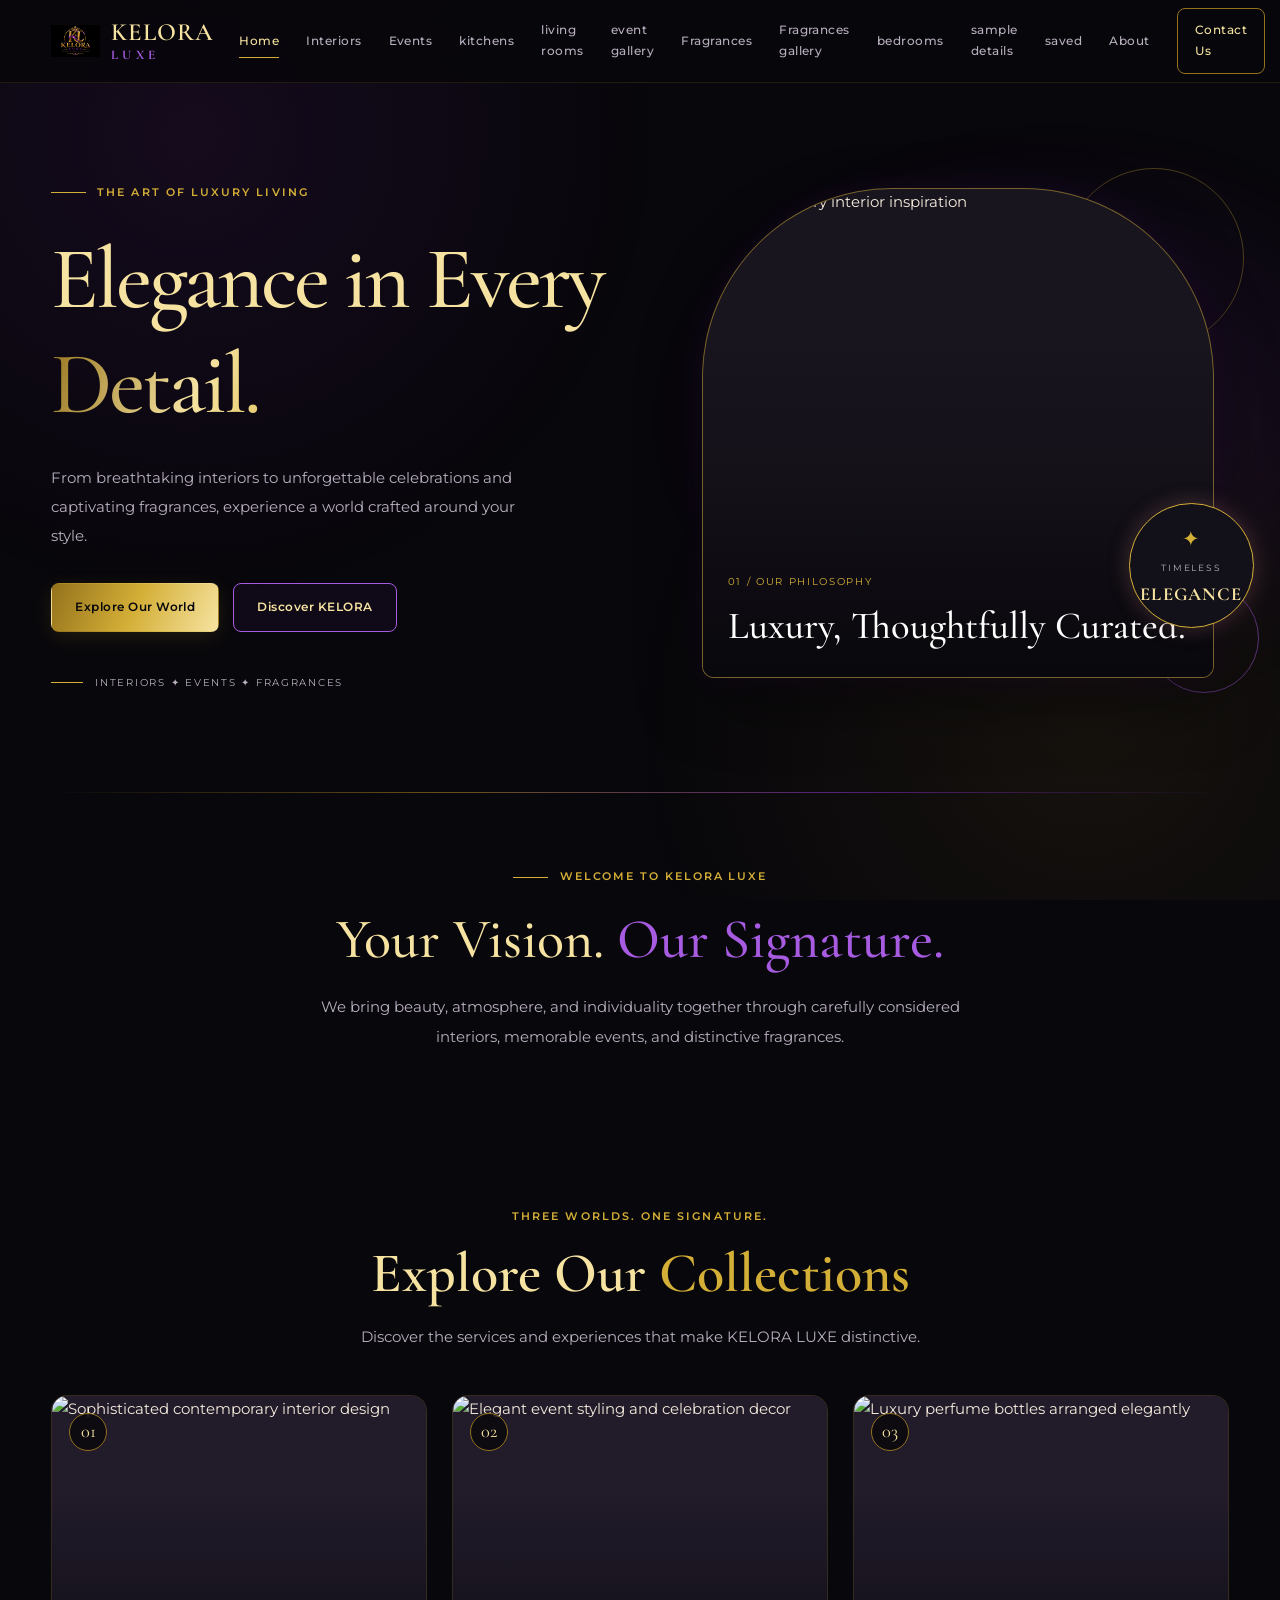
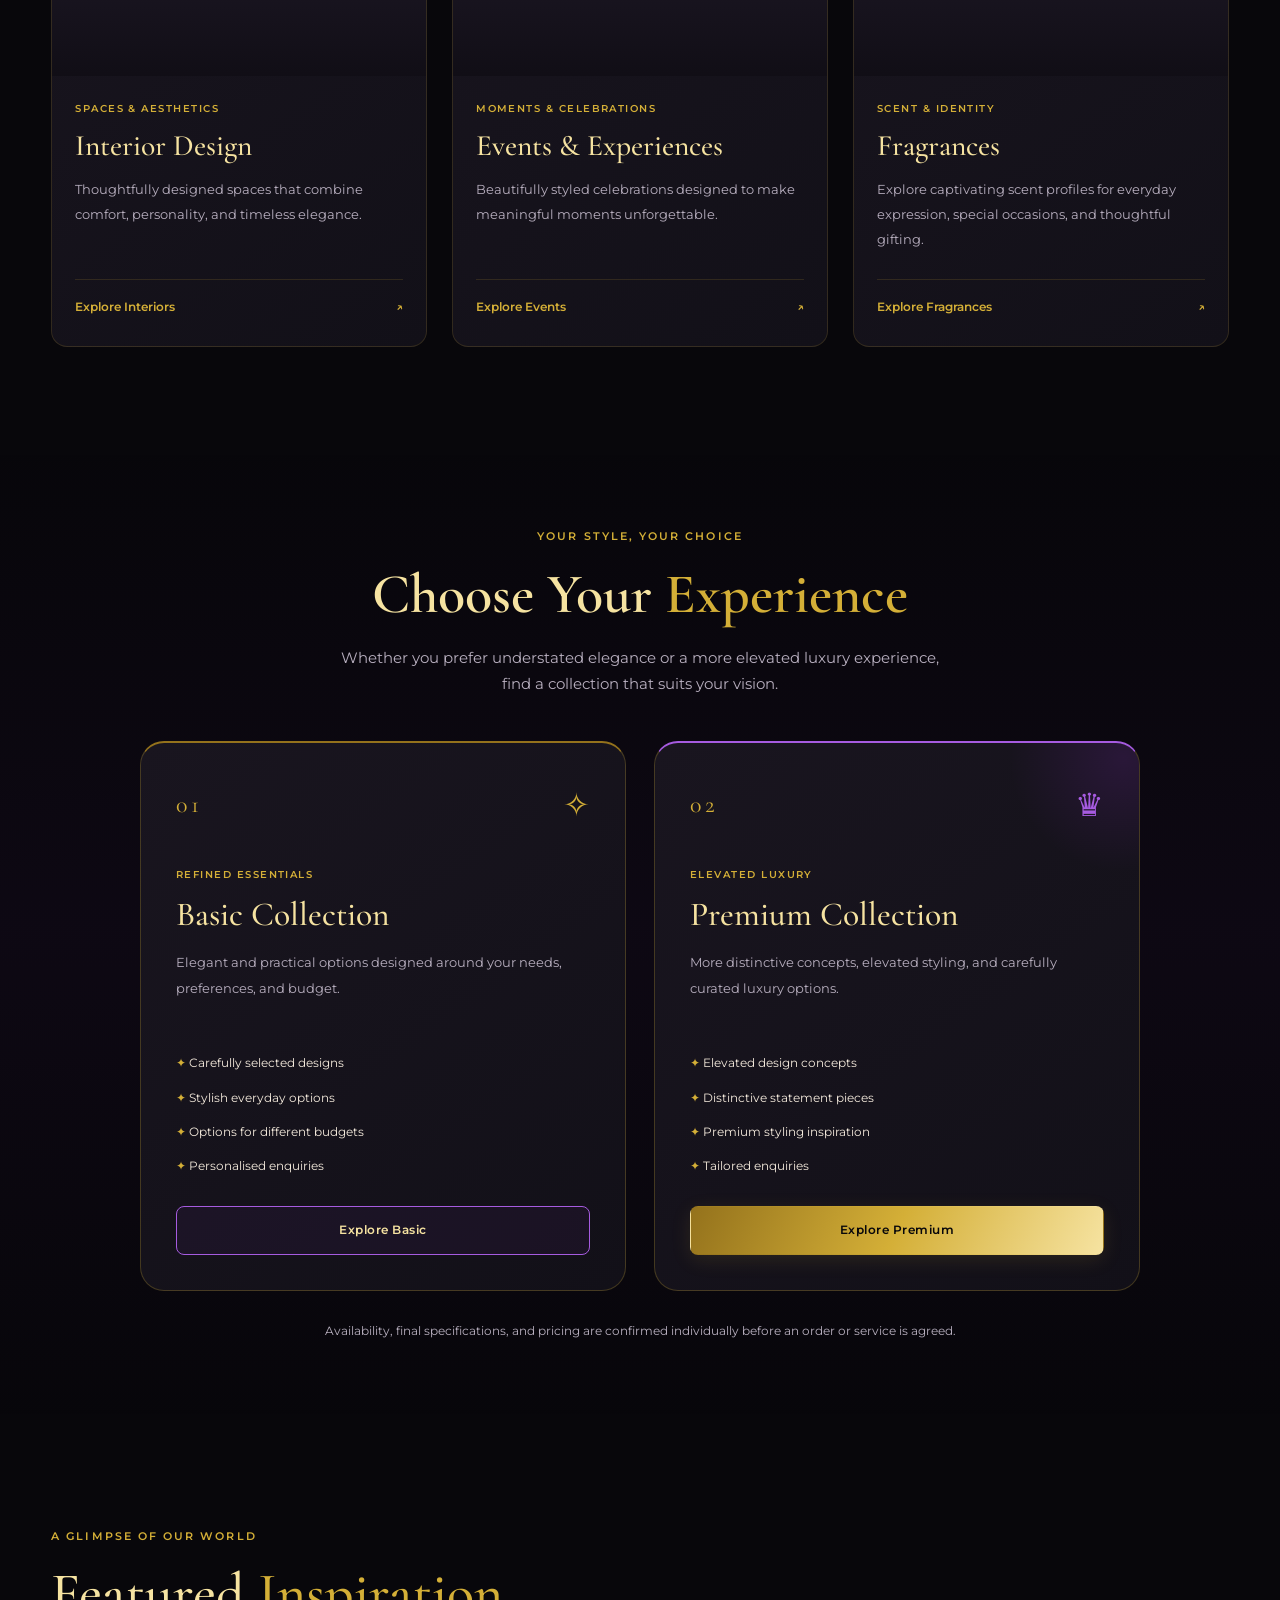
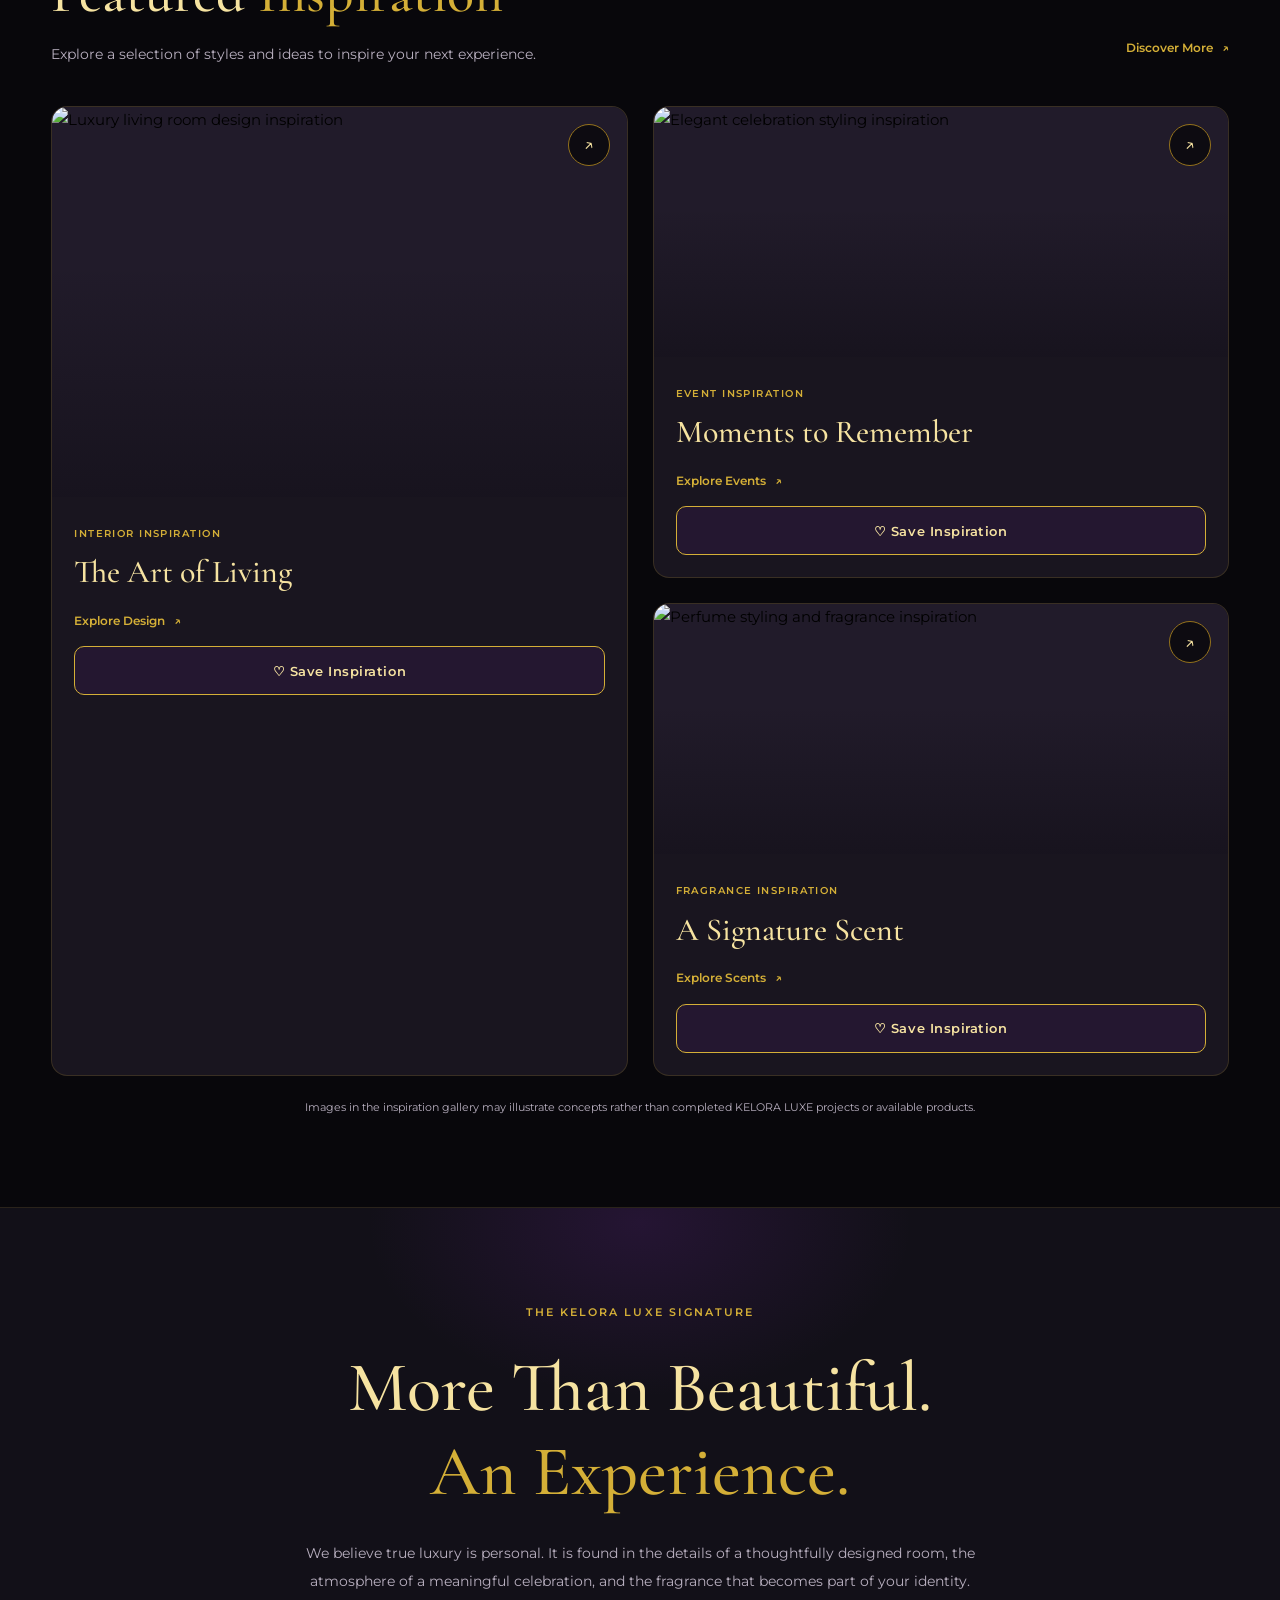
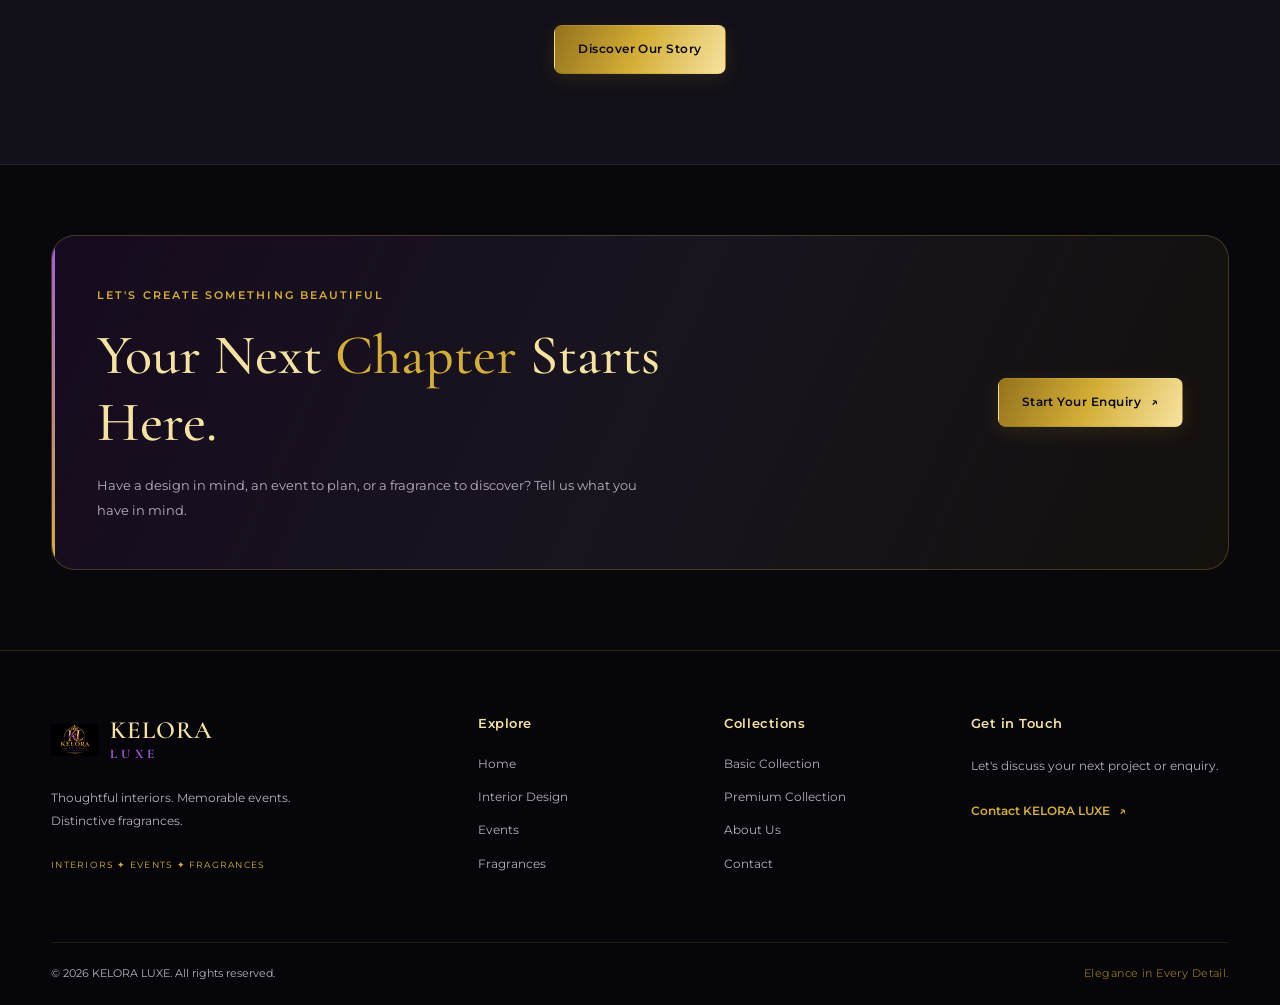
==== index.html @ 6f8f7a3f "Add files via upload" ====
<!DOCTYPE html><html lang="en">
<head>
    <meta charset="UTF-8">
    <meta name="viewport" content="width=device-width, initial-scale=1.0"><meta name="theme-color" content="#08070B">
<meta name="description" content="Discover KELORA LUXE — refined interior design, unforgettable events, and exceptional fragrances.">

<title>KELORA LUXE | Luxury Living & Experiences</title>

<link rel="icon" href="/KELORA LUXE.png" type="image/png">

<link rel="stylesheet" href="style.css">

</head><body><!-- PAGE LOADER -->
<div class="page-loader" id="pageLoader">
    <div class="loader-logo">K<span>L</span></div>
    <p>KELORA LUXE</p>
    <div class="loader-line"></div>
</div>

<!-- NAVIGATION -->
<header class="site-header" id="siteHeader">
    <div class="container nav-container">

        <a href="index.html" class="brand" aria-label="KELORA LUXE Home">
            <img
                src="/KELORA LUXE.png"
                alt="KELORA LUXE Logo"
                class="brand-logo"
            >

            <span class="brand-name">
                KELORA <strong>LUXE</strong>
            </span>
        </a>

        <button
            class="menu-toggle"
            id="menuToggle"
            aria-label="Open navigation menu"
            aria-expanded="false"
            aria-controls="mainNavigation"
            type="button"
        >
            <span></span>
            <span></span>
            <span></span>
        </button>

        <nav class="main-navigation" id="mainNavigation">
            <a href="index.html" class="nav-link active">Home</a>
            <a href="interiors.html" class="nav-link">Interiors</a>
            <a href="events.html" class="nav-link">Events</a>
            <a href="kitchens.html" class="nav-link">kitchens</a>
              <a href="living rooms.html" class="nav-link">living rooms</a>
              <a href="event gallery.html" class="nav-link">event gallery</a>
             <a href="fragrances.html" class="nav-link">Fragrances</a>
              <a href="fragrances gallery.html" class="nav-link">Fragrances gallery</a> 
              <a href="bedrooms.html" class="nav-link">bedrooms</a>
              <a href="sample details.html" class="nav-link">sample details</a>
                <a href="saved.html" class="nav-link">saved</a>
            <a href="about.html" class="nav-link">About</a>
            <a href="contact.html" class="nav-link nav-contact">
                Contact Us
            </a>
        </nav>

    </div>
</header>

<!-- MAIN CONTENT -->
<main>

    <!-- HERO SECTION -->
    <section class="hero-section" id="home">

        <div class="hero-background-glow"></div>

        <div class="container hero-container">

            <div class="hero-content">

                <span class="eyebrow">
                    <span class="eyebrow-line"></span>
                    THE ART OF LUXURY LIVING
                </span>

                <h1>
                    Elegance in Every
                    <span class="gold-text">Detail.</span>
                </h1>

                <p class="hero-description">
                    From breathtaking interiors to unforgettable
                    celebrations and captivating fragrances,
                    experience a world crafted around your style.
                </p>

                <div class="hero-actions">
                    <a href="interiors.html" class="btn btn-primary">
                        Explore Our World
                    </a>

                    <a href="about.html" class="btn btn-outline">
                        Discover KELORA
                    </a>
                </div>

                <div class="hero-signature">
                    <span></span>
                    INTERIORS ✦ EVENTS ✦ FRAGRANCES
                </div>

            </div>

            <div class="hero-visual">

                <div class="hero-image-frame">
                    <img
                        src="https://images.unsplash.com/photo-1600210492486-724fe5c67fb0?auto=format&fit=crop&w=1200&q=80"
                        alt="Elegant luxury interior inspiration"
                        class="hero-image"
                    >

                    <div class="hero-image-overlay"></div>

                    <div class="hero-image-caption">
                        <span>01 / OUR PHILOSOPHY</span>
                        <h2>Luxury, Thoughtfully Curated.</h2>
                    </div>
                </div>

                <div class="hero-orbit hero-orbit-one"></div>
                <div class="hero-orbit hero-orbit-two"></div>

                <div class="hero-floating-badge">
                    <span class="badge-star">✦</span>
                    <span>TIMELESS</span>
                    <strong>ELEGANCE</strong>
                </div>

            </div>

        </div>

        <div class="hero-bottom-line"></div>

    </section>
    <!-- BRAND INTRODUCTION -->    <section class="brand-intro section" id="philosophy">

        <div class="container brand-intro-inner">

            <div class="intro-label">
                <span class="eyebrow-line"></span>
                <span>WELCOME TO KELORA LUXE</span>
            </div>

            <h2>
                Your Vision.
                <span class="purple-text">Our Signature.</span>
            </h2>

            <p>
                We bring beauty, atmosphere, and individuality together
                through carefully considered interiors, memorable events,
                and distinctive fragrances.
            </p>

        </div>

    </section>


    <!-- THREE BUSINESS DIVISIONS -->
    <section class="divisions-section section" id="divisions">

        <div class="container">

            <div class="section-heading">
                <span class="eyebrow">THREE WORLDS. ONE SIGNATURE.</span>

                <h2>
                    Explore Our
                    <span class="gold-text">Collections</span>
                </h2>

                <p>
                    Discover the services and experiences that make
                    KELORA LUXE distinctive.
                </p>
            </div>


            <div class="division-grid">

                <!-- INTERIOR DESIGN -->
                <article class="division-card">

                    <a
                        href="interiors.html"
                        class="division-image-link"
                        aria-label="Explore interior design"
                    >
                        <img
                            src="https://images.unsplash.com/photo-1600210492486-724fe5c67fb0?auto=format&fit=crop&w=900&q=80"
                            alt="Sophisticated contemporary interior design"
                            class="division-image"
                            loading="lazy"
                        >

                        <span class="division-number">01</span>

                        <span class="division-image-overlay"></span>
                    </a>

                    <div class="division-content">

                        <span class="card-category">
                            SPACES & AESTHETICS
                        </span>

                        <h3>Interior Design</h3>

                        <p>
                            Thoughtfully designed spaces that combine
                            comfort, personality, and timeless elegance.
                        </p>

                        <a href="interiors.html" class="text-link">
                            Explore Interiors <span>↗</span>
                        </a>

                    </div>

                </article>


                <!-- EVENTS -->
                <article class="division-card">

                    <a
                        href="events.html"
                        class="division-image-link"
                        aria-label="Explore event planning and decoration"
                    >
                        <img
                            src="https://images.unsplash.com/photo-1519167758481-83f550bb49b3?auto=format&fit=crop&w=900&q=80"
                            alt="Elegant event styling and celebration decor"
                            class="division-image"
                            loading="lazy"
                        >

                        <span class="division-number">02</span>

                        <span class="division-image-overlay"></span>
                    </a>

                    <div class="division-content">

                        <span class="card-category">
                            MOMENTS & CELEBRATIONS
                        </span>

                        <h3>Events & Experiences</h3>

                        <p>
                            Beautifully styled celebrations designed
                            to make meaningful moments unforgettable.
                        </p>

                        <a href="events.html" class="text-link">
                            Explore Events <span>↗</span>
                        </a>

                    </div>

                </article>


                <!-- FRAGRANCES -->
                <article class="division-card">

                    <a
                        href="fragrances.html"
                        class="division-image-link"
                        aria-label="Explore fragrances"
                    >
                        <img
                            src="https://images.unsplash.com/photo-1594035910387-fea47794261f?auto=format&fit=crop&w=900&q=80"
                            alt="Luxury perfume bottles arranged elegantly"
                            class="division-image"
                            loading="lazy"
                        >

                        <span class="division-number">03</span>

                        <span class="division-image-overlay"></span>
                    </a>

                    <div class="division-content">

                        <span class="card-category">
                            SCENT & IDENTITY
                        </span>

                        <h3>Fragrances</h3>

                        <p>
                            Explore captivating scent profiles for
                            everyday expression, special occasions,
                            and thoughtful gifting.
                        </p>

                        <a href="fragrances.html" class="text-link">
                            Explore Fragrances <span>↗</span>
                        </a>

                    </div>

                </article>

            </div>

        </div>

    </section>


    <!-- BASIC AND PREMIUM EXPERIENCE -->
    <section class="experience-section section" id="experiences">

        <div class="container">

            <div class="section-heading">
                <span class="eyebrow">YOUR STYLE, YOUR CHOICE</span>

                <h2>
                    Choose Your
                    <span class="gold-text">Experience</span>
                </h2>

                <p>
                    Whether you prefer understated elegance or a more
                    elevated luxury experience, find a collection
                    that suits your vision.
                </p>
            </div>


            <div class="experience-grid">

                <!-- BASIC -->
                <article class="experience-card basic-card">

                    <div class="experience-card-top">
                        <span class="experience-index">01</span>
                        <span class="experience-symbol">✧</span>
                    </div>

                    <span class="card-category">
                        REFINED ESSENTIALS
                    </span>

                    <h3>Basic Collection</h3>

                    <p>
                        Elegant and practical options designed around
                        your needs, preferences, and budget.
                    </p>

                    <ul class="experience-features">
                        <li>✦ Carefully selected designs</li>
                        <li>✦ Stylish everyday options</li>
                        <li>✦ Options for different budgets</li>
                        <li>✦ Personalised enquiries</li>
                    </ul>

                    <a href="basic.html" class="btn btn-outline">
                        Explore Basic
                    </a>

                </article>


                <!-- PREMIUM -->
                <article class="experience-card premium-card">

                    <div class="premium-glow"></div>

                    <div class="experience-card-top">
                        <span class="experience-index">02</span>
                        <span class="experience-symbol">♛</span>
                    </div>

                    <span class="card-category">
                        ELEVATED LUXURY
                    </span>

                    <h3>Premium Collection</h3>

                    <p>
                        More distinctive concepts, elevated styling,
                        and carefully curated luxury options.
                    </p>

                    <ul class="experience-features">
                        <li>✦ Elevated design concepts</li>
                        <li>✦ Distinctive statement pieces</li>
                        <li>✦ Premium styling inspiration</li>
                        <li>✦ Tailored enquiries</li>
                    </ul>

                    <a href="premium.html" class="btn btn-primary">
                        Explore Premium
                    </a>

                </article>

            </div>

            <p class="experience-note">
                Availability, final specifications, and pricing are
                confirmed individually before an order or service
                is agreed.
            </p>

        </div>

    </section>
    <!-- FEATURED COLLECTIONS -->    <section class="featured-section section" id="featured">

        <div class="container">

            <div class="featured-header">

                <div>
                    <span class="eyebrow">
                        A GLIMPSE OF OUR WORLD
                    </span>

                    <h2>
                        Featured
                        <span class="gold-text">Inspiration</span>
                    </h2>

                    <p>
                        Explore a selection of styles and ideas
                        to inspire your next experience.
                    </p>
                </div>

                <a href="interiors.html" class="text-link">
                    Discover More <span>↗</span>
                </a>

            </div>


            <div class="featured-grid">

                <!-- FEATURED INTERIOR -->
                <article class="featured-card featured-card-large">

                    <button
                        type="button"
                        class="featured-image-button"
                        data-image="https://images.unsplash.com/photo-1600607687939-ce8a6c25118c?auto=format&fit=crop&w=1000&q=80"
                        data-title="The Art of Living"
                        aria-label="View The Art of Living image"
                    >
                        <img
                            src="https://images.unsplash.com/photo-1600607687939-ce8a6c25118c?auto=format&fit=crop&w=1000&q=80"
                            alt="Luxury living room design inspiration"
                            loading="lazy"
                        >

                        <span class="featured-image-overlay"></span>
                        <span class="view-image-icon">↗</span>
                    </button>

                    <div class="featured-info">
                        <span>INTERIOR INSPIRATION</span>
                        <h3>The Art of Living</h3>
                        <a href="interiors.html" class="text-link">
                            Explore Design <span>↗</span>
                        </a>
                                   <button
    type="button"
    class="btn btn-outline save-item-button"
    data-save-item
    data-save-title="Elegant Interior Inspiration"
    data-save-image="https://images.unsplash.com/photo-1600607687939-ce8a6c25118c?auto=format&fit=crop&w=1000&q=80"
    data-save-category="Interiors"
    data-save-link="interiors.html"
    aria-pressed="false"
>
    ♡ Save Inspiration
</button>
                    </div>

                </article>


                <!-- FEATURED EVENT -->
                <article class="featured-card">

                    <button
                        type="button"
                        class="featured-image-button"
                        data-image="https://images.unsplash.com/photo-1519741497674-611481863552?auto=format&fit=crop&w=1000&q=80"
                        data-title="Moments to Remember"
                        aria-label="View Moments to Remember image"
                    >
                        <img
                            src="https://images.unsplash.com/photo-1519741497674-611481863552?auto=format&fit=crop&w=1000&q=80"
                            alt="Elegant celebration styling inspiration"
                            loading="lazy"
                        >

                        <span class="featured-image-overlay"></span>
                        <span class="view-image-icon">↗</span>
                    </button>

                    <div class="featured-info">
                        <span>EVENT INSPIRATION</span>
                        <h3>Moments to Remember</h3>
                        <a href="events.html" class="text-link">
                            Explore Events <span>↗</span>
                        </a>
                        <button
    type="button"
    class="btn btn-outline save-item-button"
    data-save-item
    data-save-title="Luxury Event Inspiration"
    data-save-image="https://images.unsplash.com/photo-1519741497674-611481863552?auto=format&fit=crop&w=1000&q=80"
    data-save-category="Events"
    data-save-link="events.html"
    aria-pressed="false"
>
    ♡ Save Inspiration
</button>
                    </div>

                </article>


                <!-- FEATURED FRAGRANCE -->
                <article class="featured-card">
                    <button
                        type="button"
                        class="featured-image-button"
                        data-image="https://images.unsplash.com/photo-1541643600914-78b084683601?auto=format&fit=crop&w=1000&q=80"
                        data-title="A Signature Scent"
                        aria-label="View A Signature Scent image"
                    >
                        <img
                            src="https://images.unsplash.com/photo-1541643600914-78b084683601?auto=format&fit=crop&w=1000&q=80"
                            alt="Perfume styling and fragrance inspiration"
                            loading="lazy"
                        >

                        <span class="featured-image-overlay"></span>
                        <span class="view-image-icon">↗</span>
                    </button>

                    <div class="featured-info">
                        <span>FRAGRANCE INSPIRATION</span>
                        <h3>A Signature Scent</h3>
                        <a href="fragrances.html" class="text-link">
                            Explore Scents <span>↗</span>
                        </a>
                        <button
    type="button"
    class="btn btn-outline save-item-button"
    data-save-item
    data-save-title="Fragrance Inspiration"
    data-save-image="https://images.unsplash.com/photo-1541643600914-78b084683601?auto=format&fit=crop&w=1000&q=80"
    data-save-category="Fragrances"
    data-save-link="fragrances.html"
    aria-pressed="false"
>
    ♡ Save Inspiration
</button>
                    </div>

                </article>

            </div>

            <p class="gallery-disclaimer">
                Images in the inspiration gallery may illustrate
                concepts rather than completed KELORA LUXE projects
                or available products.
            </p>

        </div>

    </section>


    <!-- BRAND STATEMENT -->
    <section class="brand-statement section">

        <div class="brand-statement-glow"></div>

        <div class="container brand-statement-content">

            <span class="eyebrow">
                THE KELORA LUXE SIGNATURE
            </span>

            <h2>
                More Than Beautiful.
                <br>
                <span class="gold-text">An Experience.</span>
            </h2>

            <p>
                We believe true luxury is personal. It is found in
                the details of a thoughtfully designed room, the
                atmosphere of a meaningful celebration, and the
                fragrance that becomes part of your identity.
            </p>

            <a href="about.html" class="btn btn-primary">
                Discover Our Story
            </a>

        </div>

    </section>


    <!-- CONTACT CALL TO ACTION -->
    <section class="contact-cta section" id="contact-cta">

        <div class="container">

            <div class="contact-cta-box">

                <div class="contact-cta-content">

                    <span class="eyebrow">
                        LET'S CREATE SOMETHING BEAUTIFUL
                    </span>

                    <h2>
                        Your Next
                        <span class="gold-text">Chapter</span>
                        Starts Here.
                    </h2>

                    <p>
                        Have a design in mind, an event to plan,
                        or a fragrance to discover? Tell us what
                        you have in mind.
                    </p>

                </div>

                <a href="contact.html" class="btn btn-primary">
                    Start Your Enquiry <span>↗</span>
                </a>

            </div>

        </div>

    </section>

</main>


<!-- FOOTER -->
<footer class="site-footer">

    <div class="container">

        <div class="footer-main">

            <div class="footer-brand">

                <a href="index.html" class="brand footer-brand-link">

                    <img
                        src="/KELORA LUXE.png"
                        alt="KELORA LUXE Logo"
                        class="footer-logo"
                        loading="lazy"
                    >

                    <span class="brand-name">
                        KELORA <strong>LUXE</strong>
                    </span>

                </a>

                <p>
                    Thoughtful interiors. Memorable events.
                    Distinctive fragrances.
                </p>

                <span class="footer-tagline">
                    INTERIORS ✦ EVENTS ✦ FRAGRANCES
                </span>

            </div>


            <div class="footer-links">

                <h3>Explore</h3>

                <a href="index.html">Home</a>
                <a href="interiors.html">Interior Design</a>
                <a href="events.html">Events</a>
                <a href="fragrances.html">Fragrances</a>

            </div>


            <div class="footer-links">

                <h3>Collections</h3>

                <a href="basic.html">Basic Collection</a>
                <a href="premium.html">Premium Collection</a>
                <a href="about.html">About Us</a>
                <a href="contact.html">Contact</a>

            </div>


            <div class="footer-contact">

                <h3>Get in Touch</h3>

                <p>
                    Let's discuss your next project or enquiry.
                </p>

                <a href="contact.html" class="footer-contact-link">
                    Contact KELORA LUXE <span>↗</span>
                </a>

            </div>

        </div>


        <div class="footer-bottom">

            <p>
                &copy; <span id="currentYear">2026</span>
                KELORA LUXE. All rights reserved.
            </p>

            <p class="footer-credit">
                Elegance in Every Detail.
            </p>

        </div>

    </div>

</footer>


<!-- IMAGE LIGHTBOX -->
<div
    class="image-lightbox"
    id="imageLightbox"
    role="dialog"
    aria-modal="true"
    aria-label="Enlarged inspiration image"
    aria-hidden="true"
>

    <button
        type="button"
        class="lightbox-close"
        id="lightboxClose"
        aria-label="Close enlarged image"
    >
        &times;
    </button>

    <div class="lightbox-content">

        <img
            src=""
            alt=""
            id="lightboxImage"
        >

        <p id="lightboxCaption"></p>

    </div>

</div>


<!-- JAVASCRIPT -->
<script src="app.js"></script>
<script src="saved.js"></script>
<script src="catalogue.js"></script>
</body>
</html>
---- style.css ----
/* ==========================================
KELORA LUXE
HOMEPAGE STYLESHEET — PART 1
COLOURS, RESET & BASE DESIGN
========================================== */

@import url('https://fonts.googleapis.com/css2?family=Cormorant+Garamond:wght@400;500;600;700&family=Montserrat:wght@300;400;500;600;700&display=swap');

:root {
--obsidian: #08070B;
--obsidian-light: #121018;
--surface: #19151F;
--surface-light: #211B2A;

--gold: #D4AF37;
--gold-light: #F6E3A1;
--gold-dark: #94721C;

--purple: #7628A8;
--purple-light: #A65BE0;
--purple-dark: #40145F;

--champagne: #F5EBDD;
--white: #FFFFFF;
--text-muted: #B8AFBF;

--border: rgba(212, 175, 55, 0.25);

--gold-glow:
    0 0 22px rgba(212, 175, 55, 0.18);

--purple-glow:
    0 0 24px rgba(118, 40, 168, 0.25);

--font-heading: 'Cormorant Garamond', Georgia, serif;
--font-body: 'Montserrat', Arial, sans-serif;

--radius-small: 8px;
--radius-medium: 16px;
--radius-large: 24px;

--transition: 0.35s ease;

}

/* RESET */

* {
  margin: 0;
  padding: 0;
  box-sizing: border-box;
  }

html {
scroll-behavior: smooth;
scroll-padding-top: 90px;
}

body {
min-height: 100vh;
background: var(--obsidian);
color: var(--champagne);
font-family: var(--font-body);
font-size: 15px;
line-height: 1.7;
overflow-x: hidden;
-webkit-font-smoothing: antialiased;
}

body::before {
content: "";
position: fixed;
inset: 0;
z-index: -1;
pointer-events: none;

background:
    radial-gradient(
        circle at 15% 15%,
        rgba(118, 40, 168, 0.12),
        transparent 35%
    ),
    radial-gradient(
        circle at 85% 80%,
        rgba(212, 175, 55, 0.07),
        transparent 35%
    );

}

/* TYPOGRAPHY */

h1,
h2,
h3,
h4,
h5,
h6 {
font-family: var(--font-heading);
font-weight: 600;
line-height: 1.2;
color: var(--gold-light);
}

h1 {
font-size: clamp(2.6rem, 8vw, 5.5rem);
}

h2 {
font-size: clamp(2rem, 5vw, 3.5rem);
}

h3 {
font-size: clamp(1.4rem, 4vw, 2rem);
}

p {
color: var(--text-muted);
}

a {
color: inherit;
text-decoration: none;
-webkit-tap-highlight-color: transparent;
}

button,
input,
textarea,
select {
font: inherit;
}

button {
cursor: pointer;
}

img {
display: block;
max-width: 100%;
}

ul,
ol {
list-style: none;
}

::selection {
background: var(--purple);
color: var(--white);
}

/* SHARED LAYOUT */

.container {
width: min(1200px, 92%);
margin-inline: auto;
}

.section {
position: relative;
padding: 90px 0;
}

.section-heading {
max-width: 760px;
margin: 0 auto 45px;
text-align: center;
}

.section-heading p {
margin-top: 14px;
}

.gold-text {
color: var(--gold);
}

.purple-text {
color: var(--purple-light);
}

.text-center {
text-align: center;
}

.hidden {
display: none !important;
}
/* ==========================================
PART 2: LOADER, NAVIGATION & BUTTONS
========================================== */

/* PAGE LOADER */

.page-loader {
position: fixed;
inset: 0;
z-index: 9999;

display: flex;
flex-direction: column;
align-items: center;
justify-content: center;

background: var(--obsidian);

transition:
    opacity 0.7s ease,
    visibility 0.7s ease;

}

.page-loader.loaded {
opacity: 0;
visibility: hidden;
pointer-events: none;
}

.loader-logo {
width: 76px;
height: 76px;

display: grid;
place-items: center;

border: 1px solid var(--gold);
border-radius: 50%;

color: var(--gold);
font-family: var(--font-heading);
font-size: 2.5rem;

box-shadow: var(--gold-glow);

animation: loaderPulse 1.8s ease-in-out infinite;

}

.loader-logo span {
color: var(--purple-light);
margin-left: -5px;
}

.page-loader p {
margin-top: 18px;

color: var(--gold-light);
font-size: 0.72rem;
letter-spacing: 0.3em;

}

.loader-line {
width: 100px;
height: 2px;

margin-top: 22px;

background: var(--surface-light);
overflow: hidden;

}

.loader-line::after {
content: "";

display: block;
width: 45%;
height: 100%;

background: var(--gold);

animation: loaderProgress 1.3s ease-in-out infinite;

}

/* HEADER */

.site-header {
position: sticky;
top: 0;
z-index: 1000;

width: 100%;

background: rgba(8, 7, 11, 0.92);
border-bottom: 1px solid rgba(212, 175, 55, 0.12);

backdrop-filter: blur(16px);
-webkit-backdrop-filter: blur(16px);

transition:
    background var(--transition),
    border-color var(--transition),
    box-shadow var(--transition);

}

.site-header.scrolled {
background: rgba(8, 7, 11, 0.98);
border-bottom-color: var(--border);
box-shadow: 0 8px 30px rgba(0, 0, 0, 0.25);
}

.nav-container {
min-height: 82px;

display: flex;
align-items: center;
justify-content: space-between;

gap: 25px;

}

/* BRAND */

.brand {
display: inline-flex;
align-items: center;
gap: 11px;

flex-shrink: 0;

}

.brand-logo {
width: 49px;
height: 49px;

object-fit: contain;

}

.brand-name {
color: var(--gold-light);

font-family: var(--font-heading);
font-size: 1.55rem;
font-weight: 600;
letter-spacing: 0.04em;
line-height: 1;

}

.brand-name strong {
display: block;

margin-top: 5px;

color: var(--purple-light);

font-size: 0.82rem;
letter-spacing: 0.32em;

}

/* DESKTOP NAVIGATION */

.main-navigation {
display: flex;
align-items: center;
gap: 27px;
}

.nav-link {
position: relative;

padding: 10px 0;

color: var(--text-muted);

font-size: 0.76rem;
font-weight: 500;
letter-spacing: 0.04em;

transition: color var(--transition);

}

.nav-link::after {
content: "";

position: absolute;
left: 0;
bottom: 3px;

width: 0;
height: 1px;

background: var(--gold);

transition: width var(--transition);

}

.nav-link:hover,
.nav-link.active {
color: var(--gold-light);
}

.nav-link:hover::after,
.nav-link.active::after {
width: 100%;
}

.nav-contact {
padding: 11px 17px;

border: 1px solid var(--gold-dark);
border-radius: var(--radius-small);

color: var(--gold-light);

}

.nav-contact::after {
display: none;
}

.nav-contact:hover {
background: var(--gold);
color: var(--obsidian);
box-shadow: var(--gold-glow);
}

/* MOBILE MENU BUTTON */

.menu-toggle {
display: none;

width: 44px;
height: 44px;

align-items: center;
justify-content: center;
flex-direction: column;

gap: 6px;

background: transparent;
border: 1px solid var(--border);
border-radius: var(--radius-small);

}

.menu-toggle span {
display: block;

width: 20px;
height: 2px;

background: var(--gold);

transition:
    transform var(--transition),
    opacity var(--transition);

}

.menu-toggle.active span:first-child {
transform: translateY(8px) rotate(45deg);
}

.menu-toggle.active span:nth-child(2) {
opacity: 0;
}

.menu-toggle.active span:last-child {
transform: translateY(-8px) rotate(-45deg);
}

/* EYEBROW LABELS */

.eyebrow {
display: inline-flex;
align-items: center;
gap: 11px;

color: var(--gold);

font-size: 0.68rem;
font-weight: 600;
letter-spacing: 0.19em;
line-height: 1.7;

}

.eyebrow-line {
display: inline-block;

width: 35px;
height: 1px;

background: var(--gold);

}

/* BUTTONS */

.btn {
position: relative;

min-height: 49px;
padding: 13px 23px;

display: inline-flex;
align-items: center;
justify-content: center;
gap: 10px;

overflow: hidden;

border: 1px solid transparent;
border-radius: var(--radius-small);

font-size: 0.76rem;
font-weight: 600;
letter-spacing: 0.04em;

text-align: center;

transition:
    transform var(--transition),
    background var(--transition),
    color var(--transition),
    border-color var(--transition),
    box-shadow var(--transition);

}

.btn:hover {
transform: translateY(-3px);
}

.btn:active {
transform: translateY(0) scale(0.98);
}

.btn-primary {
background: linear-gradient(
115deg,
var(--gold-dark),
var(--gold),
var(--gold-light)
);

color: var(--obsidian);

box-shadow: 0 5px 20px rgba(212, 175, 55, 0.12);

}

.btn-primary:hover {
box-shadow: 0 8px 30px rgba(212, 175, 55, 0.28);
}

.btn-outline {
background: rgba(118, 40, 168, 0.08);

border-color: var(--purple-light);
color: var(--gold-light);

}

.btn-outline:hover {
background: var(--purple-dark);
border-color: var(--gold);
box-shadow: var(--purple-glow);
}

/* TEXT LINKS */

.text-link {
display: inline-flex;
align-items: center;
gap: 9px;

color: var(--gold);

font-size: 0.78rem;
font-weight: 600;

}

.text-link span {
display: inline-block;

transition: transform var(--transition);

}

.text-link:hover {
color: var(--gold-light);
}

.text-link:hover span {
transform: translate(4px, -3px);
}

/* ANIMATIONS */

@keyframes loaderPulse {
0%,
100% {
transform: scale(1);
box-shadow: 0 0 12px rgba(212, 175, 55, 0.12);
}

50% {
    transform: scale(1.05);
    box-shadow: 0 0 28px rgba(212, 175, 55, 0.28);
}

}

@keyframes loaderProgress {
0% {
transform: translateX(-120%);
}

100% {
    transform: translateX(250%);
}

}
/* ==========================================
PART 3: HERO SECTION
========================================== */

.hero-section {
position: relative;
min-height: 680px;
padding: 85px 0 95px;
overflow: hidden;

display: flex;
align-items: center;

}

.hero-container {
position: relative;
z-index: 2;

display: grid;
grid-template-columns: 1fr 0.9fr;
align-items: center;
gap: 65px;

}

/* HERO BACKGROUND LIGHTING */

.hero-background-glow {
position: absolute;
top: 5%;
right: -15%;

width: 65%;
height: 85%;

background: radial-gradient(
    ellipse,
    rgba(118, 40, 168, 0.18),
    transparent 68%
);

pointer-events: none;
filter: blur(15px);

}

/* HERO TEXT */

.hero-content {
position: relative;
z-index: 3;

animation: heroTextReveal 1s ease both;

}

.hero-content .eyebrow {
margin-bottom: 25px;
}

.hero-content h1 {
max-width: 680px;
margin-bottom: 25px;

font-weight: 500;
letter-spacing: -0.035em;

}

.hero-content h1 .gold-text {
display: inline-block;

background: linear-gradient(
    110deg,
    var(--gold-dark),
    var(--gold-light),
    var(--gold),
    var(--gold-light)
);

background-size: 220% auto;

-webkit-background-clip: text;
background-clip: text;
-webkit-text-fill-color: transparent;

animation: goldShimmer 7s linear infinite;

}

.hero-description {
max-width: 500px;
margin-bottom: 32px;

font-size: 0.94rem;
line-height: 1.95;

}

.hero-actions {
display: flex;
flex-wrap: wrap;
gap: 14px;
}

.hero-signature {
display: flex;
align-items: center;
gap: 12px;

margin-top: 42px;

color: var(--text-muted);

font-size: 0.64rem;
letter-spacing: 0.17em;

}

.hero-signature > span {
display: block;

width: 32px;
height: 1px;

background: var(--gold);

}

/* HERO IMAGE FRAME */

.hero-visual {
position: relative;

min-width: 0;
padding: 20px 15px 20px 0;

animation: heroImageReveal 1.2s ease both;

}

.hero-image-frame {
position: relative;
z-index: 2;

width: 100%;
height: 490px;

overflow: hidden;

background: var(--surface);

border: 1px solid rgba(212, 175, 55, 0.5);

border-radius: 190px 190px 12px 12px;

box-shadow:
    0 25px 65px rgba(0, 0, 0, 0.4),
    0 0 35px rgba(118, 40, 168, 0.12);

}

.hero-image {
width: 100%;
height: 100%;

object-fit: cover;

transition: transform 1s ease;

}

.hero-image-frame:hover .hero-image {
transform: scale(1.06);
}

.hero-image-overlay {
position: absolute;
inset: 0;

background: linear-gradient(
    to top,
    rgba(8, 7, 11, 0.95) 0%,
    rgba(8, 7, 11, 0.35) 38%,
    transparent 70%
);

}

/* IMAGE CAPTION */

.hero-image-caption {
position: absolute;
right: 25px;
bottom: 28px;
left: 25px;
z-index: 2;
}

.hero-image-caption > span {
color: var(--gold);

font-size: 0.61rem;
letter-spacing: 0.17em;

}

.hero-image-caption h2 {
margin-top: 10px;

color: var(--white);
font-size: clamp(1.7rem, 3vw, 2.5rem);
font-weight: 500;

}

/* DECORATIVE ORBITS */

.hero-orbit {
position: absolute;
z-index: 1;

border: 1px solid rgba(212, 175, 55, 0.32);
border-radius: 50%;

pointer-events: none;

}

.hero-orbit-one {
top: 0;
right: -15px;

width: 180px;
height: 180px;

animation: orbitRotate 30s linear infinite;

}

.hero-orbit-two {
right: -30px;
bottom: 5px;

width: 110px;
height: 110px;

border-color: rgba(166, 91, 224, 0.5);

animation: orbitRotate 22s linear infinite reverse;

}

/* FLOATING BADGE */

.hero-floating-badge {
position: absolute;
right: -25px;
bottom: 70px;
z-index: 4;

width: 125px;
height: 125px;

display: flex;
flex-direction: column;
align-items: center;
justify-content: center;

background: var(--obsidian-light);

border: 1px solid var(--gold);
border-radius: 50%;

box-shadow:
    var(--gold-glow),
    0 0 25px rgba(118, 40, 168, 0.18);

animation: badgeFloat 5s ease-in-out infinite;

}

.badge-star {
margin-bottom: 5px;

color: var(--gold);
font-size: 1.3rem;

}

.hero-floating-badge > span:not(.badge-star) {
color: var(--text-muted);

font-size: 0.55rem;
letter-spacing: 0.2em;

}

.hero-floating-badge strong {
margin-top: 3px;

color: var(--gold-light);

font-family: var(--font-heading);
font-size: 1.15rem;
letter-spacing: 0.06em;

}

/* HERO BOTTOM LINE */

.hero-bottom-line {
position: absolute;
right: 4%;
bottom: 0;
left: 4%;

height: 1px;

background: linear-gradient(
    90deg,
    transparent,
    var(--gold-dark),
    var(--purple),
    transparent
);

opacity: 0.7;

}

/* HERO ANIMATIONS */

@keyframes heroTextReveal {
from {
opacity: 0;
transform: translateY(25px);
}

to {
    opacity: 1;
    transform: translateY(0);
}

}

@keyframes heroImageReveal {
from {
opacity: 0;
transform: translateX(25px);
}

to {
    opacity: 1;
    transform: translateX(0);
}

}

@keyframes goldShimmer {
to {
background-position: 220% center;
}
}

@keyframes orbitRotate {
from {
transform: rotate(0deg);
}

to {
    transform: rotate(360deg);
}

}

@keyframes badgeFloat {
0%,
100% {
transform: translateY(0);
}

50% {
    transform: translateY(-10px);
}

}
/* ==========================================
PART 4: INTRODUCTION, DIVISIONS
AND BASIC/PREMIUM COLLECTIONS
========================================== */

/* BRAND INTRODUCTION */

.brand-intro {
padding-top: 75px;
padding-bottom: 65px;
}

.brand-intro-inner {
max-width: 850px;
margin: 0 auto;

text-align: center;

}

.intro-label {
display: flex;
align-items: center;
justify-content: center;
gap: 12px;

margin-bottom: 20px;

color: var(--gold);

font-size: 0.67rem;
font-weight: 600;
letter-spacing: 0.18em;

}

.brand-intro h2 {
margin-bottom: 20px;
font-weight: 500;
}

.brand-intro-inner > p {
max-width: 700px;
margin: 0 auto;

font-size: 0.91rem;
line-height: 2;

}

/* SECTION EYEBROWS */

.divisions-section .section-heading .eyebrow,
.experience-section .section-heading .eyebrow {
display: block;
margin-bottom: 15px;
}

.divisions-section .section-heading h2,
.experience-section .section-heading h2 {
margin-bottom: 17px;
}

.divisions-section .section-heading p,
.experience-section .section-heading p {
max-width: 620px;
margin-inline: auto;
}

/* BUSINESS DIVISION GRID */

.division-grid {
display: grid;
grid-template-columns: repeat(3, minmax(0, 1fr));
gap: 25px;
}

/* DIVISION CARDS */

.division-card {
position: relative;

min-width: 0;

background: linear-gradient(
    145deg,
    var(--surface),
    var(--obsidian-light)
);

border: 1px solid rgba(212, 175, 55, 0.16);
border-radius: var(--radius-medium);

overflow: hidden;

transition:
    transform var(--transition),
    border-color var(--transition),
    box-shadow var(--transition);

}

.division-card:hover {
transform: translateY(-8px);

border-color: var(--gold-dark);

box-shadow:
    var(--gold-glow),
    var(--purple-glow);

}

/* DIVISION IMAGE */

.division-image-link {
position: relative;

display: block;

height: 280px;

overflow: hidden;

background: var(--surface-light);

}

.division-image {
width: 100%;
height: 100%;

object-fit: cover;

transition:
    transform 0.8s ease,
    filter 0.6s ease;

}

.division-card:hover .division-image {
transform: scale(1.07);
filter: brightness(1.08);
}

.division-image-overlay {
position: absolute;
inset: 0;

background: linear-gradient(
    to top,
    rgba(8, 7, 11, 0.65),
    transparent 65%
);

pointer-events: none;

}

/* DIVISION NUMBER */

.division-number {
position: absolute;
top: 17px;
left: 17px;
z-index: 2;

width: 38px;
height: 38px;

display: grid;
place-items: center;

background: rgba(8, 7, 11, 0.8);

border: 1px solid var(--gold-dark);
border-radius: 50%;

color: var(--gold-light);

font-family: var(--font-heading);
font-size: 1.15rem;

}

/* DIVISION CONTENT */

.division-content {
padding: 25px 23px 28px;
}

.card-category {
display: block;

margin-bottom: 11px;

color: var(--gold);

font-size: 0.61rem;
font-weight: 600;
letter-spacing: 0.15em;
line-height: 1.7;

}

.division-content h3 {
margin-bottom: 13px;

font-size: 1.85rem;
font-weight: 500;

}

.division-content p {
min-height: 82px;
margin-bottom: 20px;

font-size: 0.82rem;
line-height: 1.9;

}

.division-content .text-link {
padding-top: 16px;

border-top: 1px solid rgba(212, 175, 55, 0.15);

width: 100%;
justify-content: space-between;

}

/* BASIC AND PREMIUM GRID */

.experience-section {
background: linear-gradient(
180deg,
transparent,
rgba(118, 40, 168, 0.055),
transparent
);
}

.experience-grid {
display: grid;
grid-template-columns: repeat(2, minmax(0, 1fr));
gap: 28px;

max-width: 1000px;
margin: 0 auto;

}

/* EXPERIENCE CARDS */

.experience-card {
position: relative;

min-width: 0;
padding: 35px;

overflow: hidden;

background: linear-gradient(
    145deg,
    var(--surface),
    var(--obsidian-light)
);

border: 1px solid var(--border);
border-radius: var(--radius-large);

transition:
    transform var(--transition),
    border-color var(--transition),
    box-shadow var(--transition);

}

.experience-card:hover {
transform: translateY(-6px);
border-color: var(--gold);
box-shadow: var(--gold-glow);
}

.basic-card {
border-top: 2px solid var(--gold-dark);
}

.premium-card {
border-top: 2px solid var(--purple-light);
}

/* PREMIUM GLOW */

.premium-glow {
position: absolute;
top: -100px;
right: -100px;

width: 230px;
height: 230px;

background: radial-gradient(
    circle,
    rgba(118, 40, 168, 0.2),
    transparent 70%
);

pointer-events: none;

}

/* EXPERIENCE CARD HEADER */

.experience-card-top {
position: relative;
z-index: 1;

display: flex;
align-items: center;
justify-content: space-between;

margin-bottom: 35px;

}

.experience-index {
color: var(--text-muted);

font-size: 0.7rem;
letter-spacing: 0.15em;

}

.experience-symbol {
color: var(--gold);
font-size: 2rem;
}

.premium-card .experience-symbol {
color: var(--purple-light);
}

/* EXPERIENCE CARD TEXT */

.experience-card > .card-category,
.experience-card h3,
.experience-card > p,
.experience-features,
.experience-card > .btn {
position: relative;
z-index: 1;
}

.experience-card h3 {
margin-bottom: 15px;

font-size: 2.1rem;
font-weight: 500;

}

.experience-card > p {
min-height: 80px;
margin-bottom: 22px;

font-size: 0.84rem;
line-height: 1.9;

}

/* EXPERIENCE FEATURES */

.experience-features {
display: grid;
gap: 13px;

margin-bottom: 30px;

}

.experience-features li {
color: var(--champagne);

font-size: 0.78rem;
line-height: 1.7;

}

.experience-features li::first-letter {
color: var(--gold);
}

/* EXPERIENCE BUTTONS */

.experience-card > .btn {
width: 100%;
}

/* PRICING DISCLAIMER */

.experience-note {
max-width: 720px;

margin: 30px auto 0;

font-size: 0.72rem;
line-height: 1.8;

text-align: center;

}
/* ==========================================
PART 5: FEATURED GALLERY, BRAND STATEMENT,
CONTACT CTA AND FOOTER
========================================== */

/* FEATURED SECTION HEADER */

.featured-header {
display: flex;
align-items: flex-end;
justify-content: space-between;
gap: 25px;

margin-bottom: 40px;

}

.featured-header .eyebrow {
margin-bottom: 15px;
}

.featured-header h2 {
margin-bottom: 15px;
font-weight: 500;
}

.featured-header p {
max-width: 560px;
font-size: 0.85rem;
}

.featured-header > .text-link {
flex-shrink: 0;
margin-bottom: 8px;
}

/* FEATURED GALLERY GRID */

.featured-grid {
display: grid;
grid-template-columns: repeat(2, minmax(0, 1fr));
gap: 25px;
}

.featured-card {
min-width: 0;

overflow: hidden;

background: var(--surface);

border: 1px solid rgba(212, 175, 55, 0.17);
border-radius: var(--radius-medium);

transition:
    border-color var(--transition),
    transform var(--transition),
    box-shadow var(--transition);

}

.featured-card:hover {
transform: translateY(-5px);

border-color: var(--gold-dark);

box-shadow: var(--gold-glow);

}

.featured-card-large {
grid-row: span 2;
}

/* FEATURED IMAGE BUTTON */

.featured-image-button {
position: relative;

display: block;

width: 100%;
height: 250px;

padding: 0;
overflow: hidden;

background: var(--surface-light);

border: 0;
text-align: left;

}

.featured-card-large .featured-image-button {
height: 390px;
}

.featured-image-button img {
width: 100%;
height: 100%;

object-fit: cover;

transition:
    transform 0.8s ease,
    filter 0.6s ease;

}

.featured-card:hover .featured-image-button img {
transform: scale(1.06);
filter: brightness(1.08);
}

.featured-image-overlay {
position: absolute;
inset: 0;

background: linear-gradient(
    to top,
    rgba(8, 7, 11, 0.38),
    transparent 60%
);

pointer-events: none;

}

/* VIEW IMAGE ICON */

.view-image-icon {
position: absolute;
top: 17px;
right: 17px;

width: 42px;
height: 42px;

display: grid;
place-items: center;

background: rgba(8, 7, 11, 0.78);

border: 1px solid var(--gold-dark);
border-radius: 50%;

color: var(--gold-light);
font-size: 1.2rem;

transition:
    background var(--transition),
    color var(--transition),
    transform var(--transition);

}

.featured-card:hover .view-image-icon {
background: var(--gold);
color: var(--obsidian);
transform: rotate(45deg);
}

/* FEATURED CARD TEXT */

.featured-info {
padding: 22px;
}

.featured-info > span {
color: var(--gold);

font-size: 0.6rem;
font-weight: 600;
letter-spacing: 0.15em;

}

.featured-info h3 {
margin: 9px 0 15px;
font-weight: 500;
}

.featured-info .text-link {
font-size: 0.72rem;
}

/* GALLERY DISCLAIMER */

.gallery-disclaimer {
margin-top: 22px;

font-size: 0.69rem;
line-height: 1.8;

text-align: center;

}

/* BRAND STATEMENT */

.brand-statement {
position: relative;

overflow: hidden;

background: var(--obsidian-light);

border-top: 1px solid rgba(212, 175, 55, 0.12);
border-bottom: 1px solid rgba(212, 175, 55, 0.12);

}

.brand-statement-glow {
position: absolute;
top: -160px;
left: 50%;

width: 550px;
height: 350px;

transform: translateX(-50%);

background: radial-gradient(
    ellipse,
    rgba(118, 40, 168, 0.19),
    transparent 70%
);

pointer-events: none;

}

.brand-statement-content {
position: relative;
z-index: 1;

max-width: 850px;
margin: 0 auto;

text-align: center;

}

.brand-statement-content .eyebrow {
margin-bottom: 24px;
}

.brand-statement-content h2 {
margin-bottom: 24px;

font-size: clamp(2.5rem, 6vw, 4.4rem);
font-weight: 500;

}

.brand-statement-content > p {
max-width: 700px;
margin: 0 auto 30px;

font-size: 0.88rem;
line-height: 2;

}

/* CONTACT CALL TO ACTION */

.contact-cta {
padding-top: 70px;
padding-bottom: 80px;
}

.contact-cta-box {
position: relative;

display: flex;
align-items: center;
justify-content: space-between;
gap: 35px;

padding: 45px;

overflow: hidden;

background: linear-gradient(
    115deg,
    rgba(118, 40, 168, 0.13),
    var(--surface),
    rgba(212, 175, 55, 0.06)
);

border: 1px solid var(--border);
border-radius: var(--radius-large);

}

.contact-cta-box::before {
content: "";

position: absolute;
top: 0;
left: 0;

width: 3px;
height: 100%;

background: linear-gradient(
    to bottom,
    var(--purple-light),
    var(--gold)
);

}

.contact-cta-content {
position: relative;
z-index: 1;

max-width: 650px;

}

.contact-cta-content .eyebrow {
margin-bottom: 17px;
}

.contact-cta-content h2 {
margin-bottom: 17px;
font-weight: 500;
}

.contact-cta-content p {
max-width: 570px;

font-size: 0.83rem;
line-height: 1.9;

}

.contact-cta-box > .btn {
position: relative;
z-index: 1;

flex-shrink: 0;

}

/* FOOTER */

.site-footer {
background: #060509;

border-top: 1px solid rgba(212, 175, 55, 0.2);

}

.footer-main {
display: grid;
grid-template-columns: 1.5fr 0.8fr 0.8fr 1fr;
gap: 40px;

padding-top: 65px;
padding-bottom: 55px;

}

/* FOOTER BRAND */

.footer-brand-link {
margin-bottom: 22px;
}

.footer-logo {
width: 48px;
height: 48px;

object-fit: contain;

}

.footer-brand > p {
max-width: 300px;
margin-bottom: 17px;

font-size: 0.78rem;
line-height: 1.9;

}

.footer-tagline {
color: var(--gold);

font-size: 0.59rem;
letter-spacing: 0.13em;
line-height: 1.8;

}

/* FOOTER LINKS */

.footer-links h3,
.footer-contact h3 {
margin-bottom: 23px;

color: var(--gold-light);

font-family: var(--font-body);
font-size: 0.79rem;
font-weight: 600;
letter-spacing: 0.04em;

}

.footer-links {
display: flex;
flex-direction: column;
align-items: flex-start;
}

.footer-links a {
margin-bottom: 13px;

color: var(--text-muted);

font-size: 0.75rem;

transition:
    color var(--transition),
    transform var(--transition);

}

.footer-links a:hover {
color: var(--gold);
transform: translateX(4px);
}

/* FOOTER CONTACT */

.footer-contact > p {
margin-bottom: 20px;

font-size: 0.76rem;
line-height: 1.9;

}

.footer-contact-link {
display: inline-flex;
align-items: center;
gap: 9px;

color: var(--gold);

font-size: 0.74rem;
font-weight: 600;

}

.footer-contact-link span {
transition: transform var(--transition);
}

.footer-contact-link:hover span {
transform: translate(4px, -3px);
}

/* FOOTER BOTTOM */

.footer-bottom {
display: flex;
align-items: center;
justify-content: space-between;
gap: 20px;

padding: 22px 0;

border-top: 1px solid rgba(212, 175, 55, 0.12);

}

.footer-bottom p {
font-size: 0.67rem;
}

.footer-credit {
color: var(--gold-dark);
letter-spacing: 0.04em;
}
/* =========================================
KELORA LUXE — PART 6
RESPONSIVENESS, IMAGE LIGHTBOX & ACCESSIBILITY
========================================= */

/* ---------- IMAGE LIGHTBOX ---------- */

.image-lightbox {
position: fixed;
inset: 0;
z-index: 9999;
display: flex;
align-items: center;
justify-content: center;
padding: 24px;
background: rgba(4, 3, 7, 0.96);
backdrop-filter: blur(16px);
-webkit-backdrop-filter: blur(16px);
opacity: 0;
visibility: hidden;
pointer-events: none;
transition:
opacity 0.35s ease,
visibility 0.35s ease;
}

.image-lightbox.active {
opacity: 1;
visibility: visible;
pointer-events: auto;
}

.lightbox-content {
position: relative;
width: min(100%, 1000px);
max-height: 90vh;
display: flex;
flex-direction: column;
align-items: center;
gap: 16px;
transform: scale(0.94);
transition: transform 0.35s ease;
}

.image-lightbox.active .lightbox-content {
transform: scale(1);
}

.lightbox-content img {
display: block;
max-width: 100%;
max-height: 78vh;
object-fit: contain;
border: 1px solid rgba(212, 175, 55, 0.45);
border-radius: var(--radius-md);
box-shadow:
0 0 35px rgba(212, 175, 55, 0.12),
0 0 65px rgba(118, 40, 168, 0.12);
}

.lightbox-content p {
color: var(--gold-light);
font-family: var(--font-heading);
font-size: 1.3rem;
text-align: center;
}

.lightbox-close {
position: absolute;
top: -18px;
right: -18px;
z-index: 2;
width: 44px;
height: 44px;
display: flex;
align-items: center;
justify-content: center;
border: 1px solid var(--gold);
border-radius: 50%;
background: var(--obsidian);
color: var(--gold);
font-size: 1.7rem;
cursor: pointer;
transition:
color var(--transition),
background var(--transition),
transform var(--transition);
}

.lightbox-close:hover {
background: var(--gold);
color: var(--obsidian);
transform: rotate(90deg);
}

body.no-scroll {
overflow: hidden;
}

/* ---------- KEYBOARD ACCESSIBILITY ---------- */

a:focus-visible,
button:focus-visible {
outline: 2px solid var(--gold-light);
outline-offset: 5px;
}

button {
font: inherit;
}

img {
height: auto;
}

/* ---------- TABLET RESPONSIVENESS ---------- */

@media (max-width: 1024px) {

.container {
    width: min(100% - 48px, 900px);
}

.hero-container {
    gap: 35px;
}

.hero-content h1 {
    font-size: clamp(2.7rem, 5vw, 4.2rem);
}

.division-grid {
    grid-template-columns: repeat(2, minmax(0, 1fr));
}

.division-card:last-child {
    grid-column: 1 / -1;
}

.experience-grid {
    gap: 20px;
}

.featured-grid {
    grid-template-columns: repeat(2, minmax(0, 1fr));
}

.featured-card-large {
    grid-column: span 2;
}

.footer-main {
    gap: 35px;
}

}

/* ---------- MOBILE NAVIGATION ---------- */

@media (max-width: 768px) {

.container {
    width: calc(100% - 36px);
}

.section {
    padding-top: 75px;
    padding-bottom: 75px;
}

.site-header {
    padding: 12px 0;
}

.nav-container {
    position: relative;
}

.brand-logo {
    width: 43px;
    height: 43px;
}

.brand-name {
    font-size: 1.05rem;
}

.brand-tagline {
    font-size: 0.55rem;
    letter-spacing: 1.5px;
}

.menu-toggle {
    display: flex;
}

.main-navigation {
    position: absolute;
    top: calc(100% + 14px);
    left: 0;
    right: 0;
    display: flex;
    flex-direction: column;
    align-items: stretch;
    gap: 4px;
    padding: 18px;
    background: rgba(12, 9, 16, 0.98);
    border: 1px solid rgba(212, 175, 55, 0.3);
    border-radius: var(--radius-md);
    box-shadow: 0 18px 45px rgba(0, 0, 0, 0.45);
    opacity: 0;
    visibility: hidden;
    pointer-events: none;
    transform: translateY(-10px);
    transition:
        opacity 0.25s ease,
        visibility 0.25s ease,
        transform 0.25s ease;
}

.main-navigation.active {
    opacity: 1;
    visibility: visible;
    pointer-events: auto;
    transform: translateY(0);
}

.nav-link {
    display: block;
    padding: 13px 10px;
}

.nav-contact {
    margin-top: 8px;
    text-align: center;
}

.hero-section {
    min-height: auto;
    padding-top: 65px;
    padding-bottom: 65px;
}

.hero-container {
    grid-template-columns: 1fr;
    gap: 48px;
}

.hero-content {
    text-align: center;
}

.hero-content h1 {
    font-size: clamp(2.6rem, 10vw, 4rem);
}

.hero-description {
    margin-left: auto;
    margin-right: auto;
    font-size: 0.95rem;
}

.hero-actions {
    justify-content: center;
    flex-wrap: wrap;
}

.hero-signature {
    justify-content: center;
}

.hero-visual {
    width: min(100%, 470px);
    margin: 0 auto;
}

.hero-image-frame {
    min-height: 350px;
}

.hero-floating-badge {
    right: -5px;
    bottom: 20px;
}

.brand-intro {
    text-align: center;
}

.division-grid {
    grid-template-columns: 1fr;
}

.division-card:last-child {
    grid-column: auto;
}

.division-image {
    height: 290px;
}

.experience-grid {
    grid-template-columns: 1fr;
}

.experience-card {
    padding: 28px;
}

.featured-grid {
    grid-template-columns: 1fr;
}

.featured-card-large {
    grid-column: auto;
}

.featured-image-button {
    height: 260px;
}

.featured-card-large .featured-image-button {
    height: 300px;
}

.brand-statement {
    padding: 75px 20px;
}

.brand-statement-content h2 {
    font-size: clamp(2rem, 8vw, 3rem);
}

.contact-cta-box {
    padding: 35px 24px;
}

.contact-cta-content h2 {
    font-size: 2.2rem;
}

.footer-main {
    grid-template-columns: 1fr 1fr;
    gap: 35px 22px;
}

.footer-brand {
    grid-column: 1 / -1;
}

.footer-bottom {
    flex-direction: column;
    text-align: center;
    gap: 12px;
}

}

/* ---------- SMALL MOBILE PHONES ---------- */

@media (max-width: 480px) {

.container {
    width: calc(100% - 28px);
}

.section {
    padding-top: 60px;
    padding-bottom: 60px;
}

.brand-name {
    font-size: 0.92rem;
    letter-spacing: 1px;
}

.brand-tagline {
    font-size: 0.48rem;
    letter-spacing: 1px;
}

.hero-content h1 {
    font-size: 2.5rem;
}

.hero-description {
    font-size: 0.88rem;
    line-height: 1.8;
}

.hero-actions {
    flex-direction: column;
    align-items: stretch;
}

.hero-actions .btn {
    width: 100%;
}

.hero-image-frame {
    min-height: 290px;
}

.hero-image-caption {
    padding: 18px;
}

.hero-floating-badge {
    padding: 12px;
    font-size: 0.75rem;
}

.section-heading h2 {
    font-size: 2.1rem;
}

.division-image {
    height: 240px;
}

.experience-card {
    padding: 23px;
}

.featured-image-button,
.featured-card-large .featured-image-button {
    height: 230px;
}

.contact-cta-content h2 {
    font-size: 1.9rem;
}

.footer-main {
    grid-template-columns: 1fr;
}

.footer-brand {
    grid-column: auto;
}

.image-lightbox {
    padding: 18px;
}

.lightbox-close {
    top: -15px;
    right: -8px;
    width: 40px;
    height: 40px;
}

.lightbox-content img {
    max-height: 72vh;
}

}

/* ---------- REDUCED MOTION ACCESSIBILITY ---------- */

@media (prefers-reduced-motion: reduce) {

*,
*::before,
*::after {
    scroll-behavior: auto !important;
    animation-duration: 0.01ms !important;
    animation-iteration-count: 1 !important;
    transition-duration: 0.01ms !important;
}

}


/* =========================================
   KELORA LUXE — INTERIORS PAGE
   PART 1: HERO, INTRO & CATEGORY CARDS
========================================= */

.interiors-page {
    overflow-x: hidden;
}

/* INTERIORS HERO */

.interiors-hero {
    min-height: 690px;
    position: relative;
    display: flex;
    align-items: center;
    overflow: hidden;
    background: var(--obsidian);
}

.interiors-hero-image,
.interiors-hero-overlay {
    position: absolute;
    inset: 0;
}

.interiors-hero-image img {
    width: 100%;
    height: 100%;
    object-fit: cover;
    object-position: center;
    animation: interiorsHeroReveal 1.4s ease both;
}

.interiors-hero-overlay {
    background:
        linear-gradient(
            90deg,
            rgba(8, 7, 11, 0.96) 0%,
            rgba(8, 7, 11, 0.82) 42%,
            rgba(8, 7, 11, 0.28) 100%
        ),
        linear-gradient(
            0deg,
            rgba(8, 7, 11, 0.65),
            transparent 55%
        );
}

.interiors-hero-content {
    position: relative;
    z-index: 2;
    padding-top: 100px;
    padding-bottom: 100px;
    animation: interiorsContentReveal 1s ease both;
}

.interiors-hero-content .eyebrow {
    color: var(--gold-light);
    letter-spacing: 4px;
}

.interiors-hero-content h1 {
    max-width: 750px;
    margin: 22px 0;
    font-family: var(--font-heading);
    font-size: clamp(3rem, 7vw, 6rem);
    font-weight: 500;
    line-height: 1.04;
}

.interiors-hero-content > p {
    max-width: 590px;
    margin-bottom: 30px;
    color: var(--champagne);
    font-size: 1.05rem;
    line-height: 1.9;
}

.interiors-hero-actions {
    display: flex;
    flex-wrap: wrap;
    gap: 15px;
    margin-bottom: 42px;
}

.interiors-hero-signature {
    display: flex;
    align-items: center;
    gap: 12px;
    color: var(--gold-light);
    font-size: 0.68rem;
    letter-spacing: 3px;
}

.interiors-hero-signature span {
    display: block;
    width: 35px;
    height: 1px;
    background: var(--gold);
}

/* INTRODUCTION SECTION */

.interiors-intro {
    background:
        radial-gradient(
            circle at 10% 50%,
            rgba(118, 40, 168, 0.12),
            transparent 38%
        ),
        var(--obsidian);
}

.interiors-intro-grid {
    display: grid;
    grid-template-columns: 1fr 1fr;
    gap: 70px;
    align-items: center;
}

.interiors-intro-heading h2 {
    margin-top: 18px;
    font-family: var(--font-heading);
    font-size: clamp(2.6rem, 5vw, 4.5rem);
    font-weight: 500;
    line-height: 1.12;
}

.interiors-intro-copy p {
    margin-bottom: 20px;
    color: var(--text-muted);
    font-size: 0.96rem;
    line-height: 1.95;
}

.interiors-intro-copy .text-link {
    display: inline-flex;
    align-items: center;
    gap: 12px;
    margin-top: 8px;
}

/* INTERIOR CATEGORY GRID */

.interior-category-grid {
    display: grid;
    grid-template-columns: repeat(2, minmax(0, 1fr));
    gap: 24px;
}

.interior-category-card {
    position: relative;
    display: block;
    min-height: 390px;
    overflow: hidden;
    border: 1px solid rgba(212, 175, 55, 0.2);
    border-radius: var(--radius-lg, 12px);
    background: var(--surface);
    text-decoration: none;
    isolation: isolate;
}

.interior-category-image {
    position: absolute;
    inset: 0;
    z-index: -2;
    overflow: hidden;
}

.interior-category-image img {
    width: 100%;
    height: 100%;
    object-fit: cover;
    transition: transform 0.8s ease;
}

.interior-category-card::after {
    position: absolute;
    inset: 0;
    z-index: -1;
    background: linear-gradient(
        0deg,
        rgba(8, 7, 11, 0.98) 0%,
        rgba(8, 7, 11, 0.62) 43%,
        rgba(8, 7, 11, 0.05) 100%
    );
    content: "";
}

.interior-category-card:hover .interior-category-image img {
    transform: scale(1.08);
}

.interior-category-card:hover {
    border-color: var(--gold);
}

.interior-category-number {
    position: absolute;
    top: 22px;
    left: 22px;
    color: var(--gold-light);
    font-family: var(--font-heading);
    font-size: 1.2rem;
}

.interior-category-arrow {
    position: absolute;
    top: 18px;
    right: 20px;
    display: grid;
    width: 42px;
    height: 42px;
    place-items: center;
    border: 1px solid rgba(246, 227, 161, 0.65);
    border-radius: 50%;
    color: var(--gold-light);
    font-size: 1.25rem;
    transition:
        background 0.3s ease,
        color 0.3s ease,
        transform 0.3s ease;
}

.interior-category-card:hover .interior-category-arrow {
    transform: rotate(45deg);
    background: var(--gold);
    color: var(--obsidian);
}

.interior-category-content {
    position: absolute;
    right: 25px;
    bottom: 25px;
    left: 25px;
}

.interior-category-content h3 {
    margin-bottom: 10px;
    color: var(--white);
    font-family: var(--font-heading);
    font-size: clamp(1.7rem, 3vw, 2.5rem);
    font-weight: 500;
}

.interior-category-content p {
    max-width: 420px;
    margin: 0;
    color: var(--champagne);
    font-size: 0.88rem;
    line-height: 1.75;
}

/* ACCESSIBILITY */

.interior-category-card:focus-visible {
    outline: 2px solid var(--gold-light);
    outline-offset: 5px;
}

@keyframes interiorsHeroReveal {
    from {
        opacity: 0.55;
        transform: scale(1.06);
    }
    to {
        opacity: 1;
        transform: scale(1);
    }
}

@keyframes interiorsContentReveal {
    from {
        opacity: 0;
        transform: translateY(25px);
    }
    to {
        opacity: 1;
        transform: translateY(0);
    }
}
/* =========================================
   KELORA LUXE — INTERIORS PAGE
   PART 2: PACKAGES, GALLERY & RESPONSIVE
========================================= */

/* BASIC & PREMIUM PACKAGES */

.interior-package-grid {
    display: grid;
    grid-template-columns: repeat(2, minmax(0, 1fr));
    gap: 28px;
    align-items: stretch;
}

.interior-package-card {
    position: relative;
    display: flex;
    flex-direction: column;
    padding: 35px;
    overflow: hidden;
    border: 1px solid rgba(212, 175, 55, 0.25);
    border-radius: 12px;
    background:
        radial-gradient(
            circle at top right,
            rgba(118, 40, 168, 0.15),
            transparent 45%
        ),
        var(--surface);
    transition:
        transform 0.35s ease,
        border-color 0.35s ease,
        box-shadow 0.35s ease;
}

.interior-package-card:hover {
    transform: translateY(-7px);
    border-color: var(--gold);
    box-shadow: 0 18px 45px rgba(0, 0, 0, 0.25);
}

.interior-package-card.premium-card {
    border-color: rgba(166, 91, 224, 0.6);
    background:
        radial-gradient(
            circle at top right,
            rgba(118, 40, 168, 0.25),
            transparent 50%
        ),
        var(--surface);
}

.package-card-top {
    display: flex;
    justify-content: space-between;
    align-items: center;
    gap: 12px;
    margin-bottom: 22px;
}

.package-label {
    display: inline-block;
    padding: 8px 13px;
    border: 1px solid rgba(212, 175, 55, 0.5);
    border-radius: 30px;
    color: var(--gold-light);
    font-size: 0.7rem;
    letter-spacing: 2px;
    text-transform: uppercase;
}

.premium-card .package-label {
    border-color: var(--purple-light);
    color: var(--purple-light);
}

.experience-index {
    color: var(--gold);
    font-family: var(--font-heading);
    font-size: 1.5rem;
}

.interior-package-card h3 {
    margin-bottom: 15px;
    color: var(--white);
    font-family: var(--font-heading);
    font-size: clamp(2rem, 4vw, 2.8rem);
    font-weight: 500;
}

.package-description {
    margin-bottom: 22px;
    color: var(--text-muted);
    font-size: 0.92rem;
    line-height: 1.85;
}

.package-divider {
    width: 100%;
    height: 1px;
    margin-bottom: 22px;
    background: linear-gradient(
        90deg,
        var(--gold),
        rgba(212, 175, 55, 0.05)
    );
}

.package-features {
    display: grid;
    gap: 14px;
    margin: 0 0 25px;
    padding: 0;
    list-style: none;
}

.package-features li {
    position: relative;
    padding-left: 25px;
    color: var(--champagne);
    font-size: 0.88rem;
    line-height: 1.65;
}

.package-features li::before {
    position: absolute;
    top: 0;
    left: 0;
    color: var(--gold);
    content: "✦";
}

.package-note {
    margin-top: auto;
    margin-bottom: 22px;
    color: var(--text-muted);
    font-size: 0.78rem;
    line-height: 1.7;
}

.package-button {
    display: block;
    width: 100%;
    margin-top: 5px;
    text-align: center;
}

.package-enquiry-link {
    display: inline-block;
    align-self: center;
    margin-top: 17px;
    color: var(--gold-light);
    font-size: 0.85rem;
    text-align: center;
    text-decoration: none;
    transition: color 0.3s ease;
}

.package-enquiry-link:hover {
    color: var(--purple-light);
}

/* INSPIRATION GALLERY */

.interior-inspiration {
    background:
        radial-gradient(
            circle at 90% 20%,
            rgba(118, 40, 168, 0.1),
            transparent 35%
        ),
        var(--obsidian);
}

.interior-inspiration-grid {
    display: grid;
    grid-template-columns: repeat(2, minmax(0, 1fr));
    gap: 25px;
}

.inspiration-card {
    min-width: 0;
    overflow: hidden;
    border: 1px solid rgba(212, 175, 55, 0.2);
    border-radius: 10px;
    background: var(--surface);
    transition:
        transform 0.35s ease,
        border-color 0.35s ease;
}

.inspiration-card:hover {
    transform: translateY(-5px);
    border-color: var(--gold);
}

.inspiration-card .featured-image-button {
    position: relative;
    display: block;
    width: 100%;
    aspect-ratio: 4 / 3;
    padding: 0;
    overflow: hidden;
    border: 0;
    background: var(--obsidian-light);
    cursor: pointer;
}

.inspiration-card .featured-image-button img {
    display: block;
    width: 100%;
    height: 100%;
    object-fit: cover;
    transition: transform 0.7s ease;
}

.inspiration-card:hover .featured-image-button img {
    transform: scale(1.06);
}

.inspiration-card .featured-image-overlay {
    position: absolute;
    inset: 0;
    display: flex;
    align-items: flex-end;
    justify-content: flex-end;
    padding: 18px;
    background: linear-gradient(
        0deg,
        rgba(8, 7, 11, 0.55),
        transparent 55%
    );
}

.inspiration-card .view-image-icon {
    display: grid;
    width: 42px;
    height: 42px;
    place-items: center;
    border: 1px solid var(--gold);
    border-radius: 50%;
    background: rgba(8, 7, 11, 0.65);
    color: var(--gold-light);
    font-size: 1.2rem;
}

.inspiration-card-content {
    padding: 22px;
}

.inspiration-card-content h3 {
    margin-bottom: 9px;
    color: var(--white);
    font-family: var(--font-heading);
    font-size: 1.65rem;
    font-weight: 500;
}

.inspiration-card-content p {
    margin-bottom: 15px;
    color: var(--text-muted);
    font-size: 0.86rem;
    line-height: 1.75;
}

.inspiration-card-content a {
    color: var(--gold-light);
    font-size: 0.82rem;
    text-decoration: none;
}

.inspiration-card-content a:hover {
    color: var(--purple-light);
}

.inspiration-card .featured-image-button:focus-visible {
    outline: 2px solid var(--gold-light);
    outline-offset: -4px;
}

/* ENQUIRY SECTION */

.interior-enquiry {
    padding-top: 35px;
}

.interior-enquiry-box {
    position: relative;
    padding: 65px 35px;
    overflow: hidden;
    border: 1px solid rgba(212, 175, 55, 0.45);
    border-radius: 14px;
    background:
        radial-gradient(
            circle at 10% 10%,
            rgba(118, 40, 168, 0.32),
            transparent 45%
        ),
        linear-gradient(
            135deg,
            var(--surface),
            var(--obsidian-light)
        );
    text-align: center;
}

.interior-enquiry-box::before {
    position: absolute;
    top: 0;
    left: 15%;
    width: 70%;
    height: 1px;
    background: linear-gradient(
        90deg,
        transparent,
        var(--gold),
        transparent
    );
    content: "";
}

.interior-enquiry-box .eyebrow {
    color: var(--gold-light);
}

.interior-enquiry-box h2 {
    max-width: 750px;
    margin: 18px auto;
    color: var(--white);
    font-family: var(--font-heading);
    font-size: clamp(2.2rem, 5vw, 3.8rem);
    font-weight: 500;
    line-height: 1.2;
}

.interior-enquiry-box > p {
    max-width: 620px;
    margin: 0 auto 28px;
    color: var(--text-muted);
    line-height: 1.9;
}

.interior-enquiry-box .interiors-hero-actions {
    justify-content: center;
    margin-bottom: 0;
}

/* RESPONSIVE: TABLETS */

@media (max-width: 900px) {
    .interiors-hero {
        min-height: 620px;
    }

    .interiors-intro-grid {
        gap: 35px;
    }

    .interior-category-card {
        min-height: 330px;
    }

    .interior-package-card {
        padding: 27px;
    }
}

/* RESPONSIVE: MOBILE */

@media (max-width: 600px) {
    .interiors-hero {
        min-height: 590px;
    }

    .interiors-hero-overlay {
        background:
            linear-gradient(
                90deg,
                rgba(8, 7, 11, 0.91),
                rgba(8, 7, 11, 0.57)
            ),
            linear-gradient(
                0deg,
                rgba(8, 7, 11, 0.8),
                transparent
            );
    }

    .interiors-hero-content {
        padding-top: 85px;
        padding-bottom: 70px;
    }

    .interiors-hero-content .eyebrow {
        letter-spacing: 2.5px;
        font-size: 0.68rem;
    }

    .interiors-hero-content h1 {
        font-size: clamp(2.7rem, 12vw, 4rem);
    }

    .interiors-hero-content > p {
        font-size: 0.94rem;
        line-height: 1.8;
    }

    .interiors-hero-actions {
        gap: 12px;
    }

    .interiors-hero-actions .btn {
        width: 100%;
        text-align: center;
    }

    .interiors-hero-signature {
        gap: 8px;
        font-size: 0.57rem;
        letter-spacing: 1.8px;
    }

    .interiors-hero-signature span {
        width: 20px;
        flex-shrink: 0;
    }

    .interiors-intro-grid {
        grid-template-columns: 1fr;
        gap: 25px;
    }

    .interiors-intro-heading h2 {
        font-size: clamp(2.5rem, 10vw, 3.5rem);
    }

    .interior-category-grid,
    .interior-package-grid,
    .interior-inspiration-grid {
        grid-template-columns: 1fr;
        gap: 20px;
    }

    .interior-category-card {
        min-height: 340px;
    }

    .interior-category-content {
        right: 20px;
        bottom: 22px;
        left: 20px;
    }

    .interior-package-card {
        padding: 25px 22px;
    }

    .inspiration-card-content {
        padding: 20px;
    }

    .interior-enquiry-box {
        padding: 45px 22px;
    }

    .interior-enquiry-box h2 {
        font-size: 2.3rem;
    }
}

/* REDUCED MOTION ACCESSIBILITY */

@media (prefers-reduced-motion: reduce) {
    .interiors-hero-image img,
    .interiors-hero-content {
        animation: none;
    }

    .interior-category-image img,
    .interior-category-card,
    .interior-category-arrow,
    .interior-package-card,
    .inspiration-card,
    .inspiration-card .featured-image-button img,
    .package-enquiry-link {
        transition: none;
    }
}

/* ==========================================
KELORA LUXE — SAVED ITEM BUTTONS
========================================== */

.save-item-button {
display: inline-flex;
align-items: center;
justify-content: center;
gap: 8px;
width: 100%;
margin-top: 14px;
padding: 12px 16px;
border: 1px solid var(--gold);
border-radius: var(--radius-md, 10px);
background: rgba(118, 40, 168, 0.12);
color: var(--gold-light);
font-family: var(--font-body, "Montserrat", sans-serif);
font-size: 0.82rem;
font-weight: 600;
letter-spacing: 0.04em;
cursor: pointer;
transition:
background 0.25s ease,
color 0.25s ease,
border-color 0.25s ease,
box-shadow 0.25s ease,
transform 0.25s ease;
}

.save-item-button:hover {
background: var(--purple-dark);
border-color: var(--gold-light);
color: var(--white);
box-shadow: 0 0 18px rgba(212, 175, 55, 0.18);
transform: translateY(-2px);
}

.save-item-button.is-saved {
background: var(--gold);
border-color: var(--gold);
color: var(--obsidian);
}

.save-item-button:focus-visible {
outline: 2px solid var(--gold-light);
outline-offset: 4px;
}

.saved-remove-button {
width: 100%;
margin-top: 12px;
border-color: var(--purple-light);
color: var(--gold-light);
}

.saved-remove-button:hover {
background: var(--purple-dark);
border-color: var(--gold);
}

.saved-items-grid .inspiration-card {
min-width: 0;
}

.saved-items-grid img {
display: block;
width: 100%;
height: 100%;
object-fit: cover;
}

#savedEmptyState[hidden] {
display: none !important;
}

@media (prefers-reduced-motion: reduce) {
.save-item-button {
transition: none;
}

.save-item-button:hover {
    transform: none;
}

}

/* KELORA LUXE — PACKAGE PRICE DISPLAY */

.package-price {
margin: 22px 0;
padding: 18px;
border: 1px solid rgba(212, 175, 55, 0.4);
border-left: 3px solid var(--gold);
border-radius: 10px;
background: linear-gradient(
135deg,
rgba(118, 40, 168, 0.16),
rgba(8, 7, 11, 0.85)
);
}

.package-price-value {
margin: 8px 0;
color: var(--gold-light);
font-family: var(--font-heading, "Cormorant Garamond", serif);
font-size: 1.7rem;
font-weight: 600;
}

.package-price small {
display: block;
color: var(--text-muted);
font-size: 0.8rem;
line-height: 1.6;
}

/* KELORA LUXE — LIKE BUTTON */
.like-button {
    display: inline-flex;
    align-items: center;
    justify-content: center;
    gap: 7px;
    padding: 10px 18px;
    margin-top: 12px;
    border: 1px solid var(--gold);
    border-radius: 30px;
    background: transparent;
    color: var(--gold-light);
    font-size: 14px;
    cursor: pointer;
    transition: 0.25s ease;
}

.like-button:hover {
    background: rgba(118, 40, 168, 0.2);
    transform: translateY(-2px);
}

.like-button.is-liked {
    background: var(--gold);
    color: var(--obsidian);
}

.like-button:focus-visible {
    outline: 2px solid var(--purple-light);
    outline-offset: 3px;
}
/* KELORA LUXE — WHATSAPP ENQUIRY BUTTON */
.whatsapp-enquiry-button {
    display: flex;
    align-items: center;
    justify-content: center;
    gap: 9px;
    width: 100%;
    box-sizing: border-box;
    margin-top: 12px;
    padding: 13px 16px;
    border: 1px solid var(--gold);
    border-radius: 8px;
    background: linear-gradient(
        135deg,
        var(--purple-dark),
        var(--obsidian)
    );
    color: var(--gold-light);
    font-size: 13px;
    font-weight: 600;
    letter-spacing: 0.5px;
    text-align: center;
    text-decoration: none;
    transition: 0.25s ease;
}

.whatsapp-enquiry-button:hover {
    background: var(--gold);
    color: var(--obsidian);
    box-shadow: 0 0 18px rgba(212, 175, 55, 0.2);
    transform: translateY(-2px);
}

.whatsapp-enquiry-button:focus-visible {
    outline: 2px solid var(--purple-light);
    outline-offset: 3px;
}

@media (prefers-reduced-motion: reduce) {
    .whatsapp-enquiry-button {
        transition: none;
    }

    .whatsapp-enquiry-button:hover {
        transform: none;
    }
}
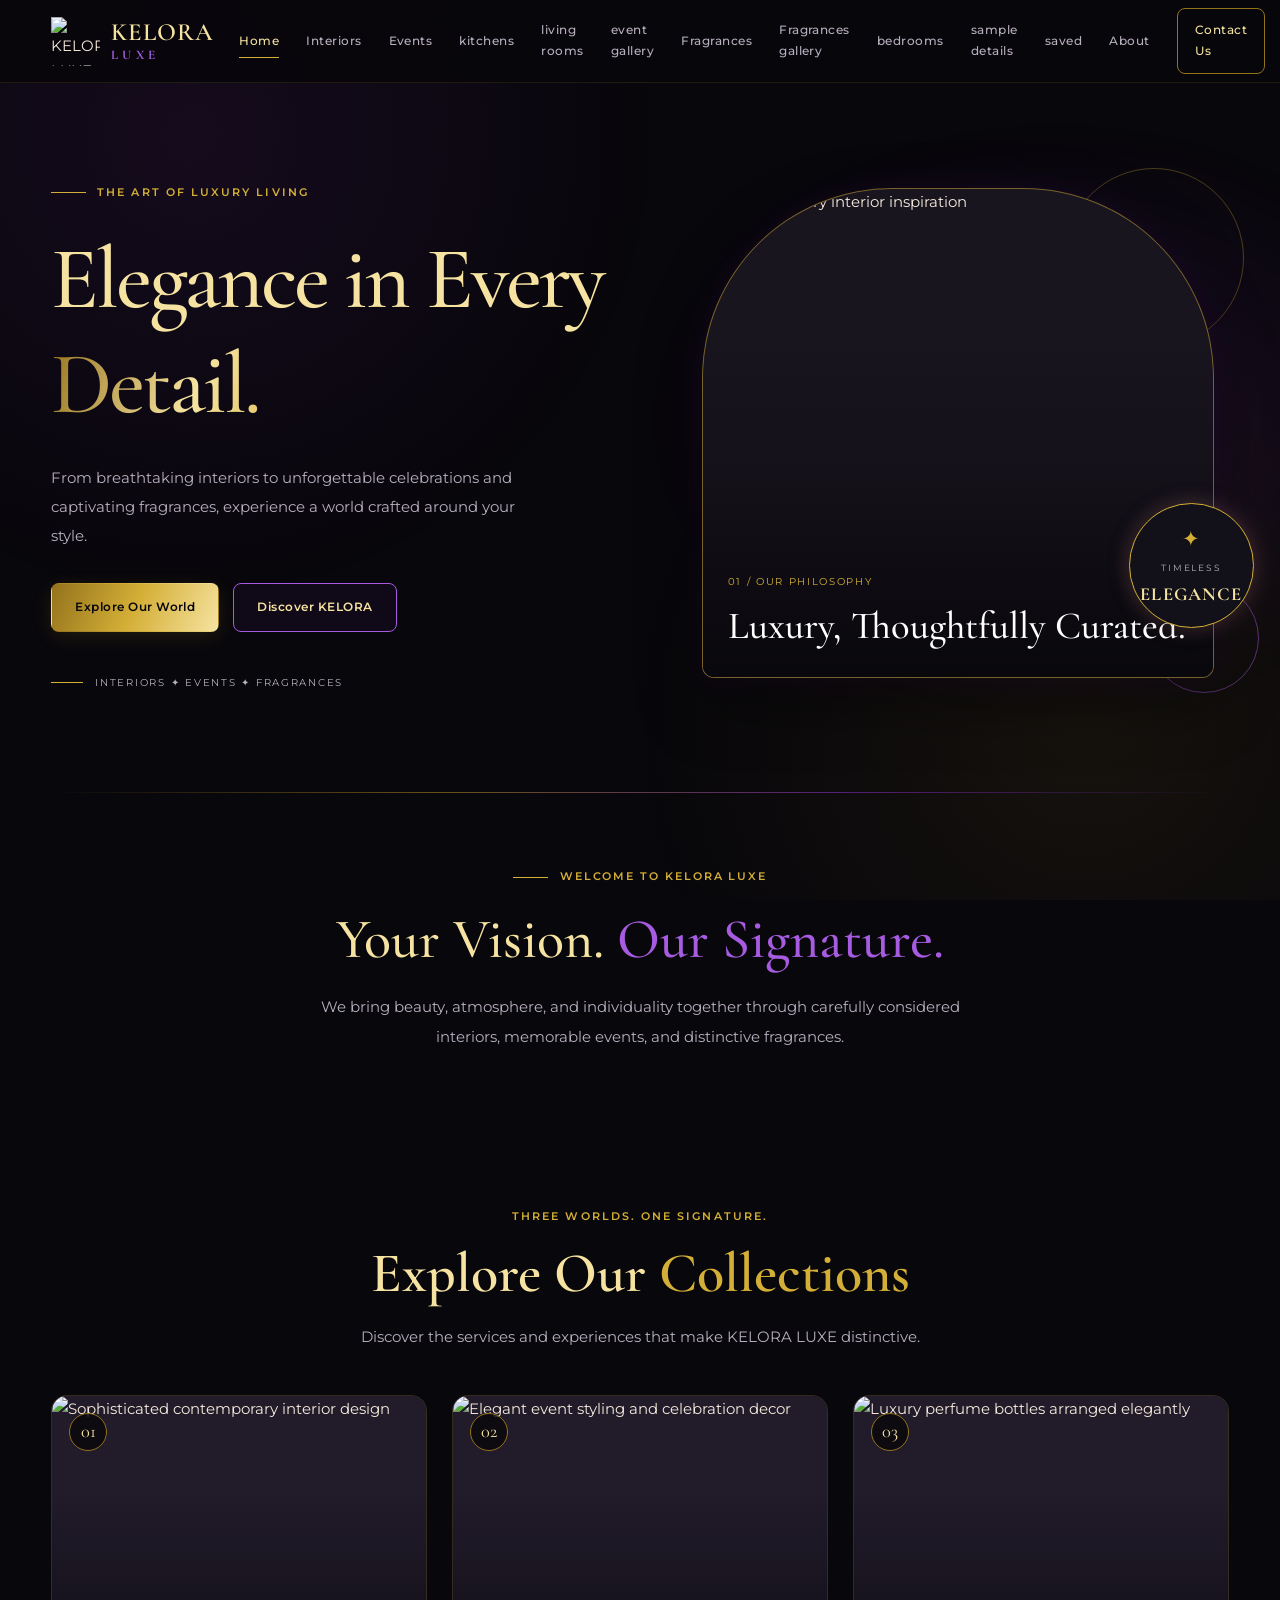
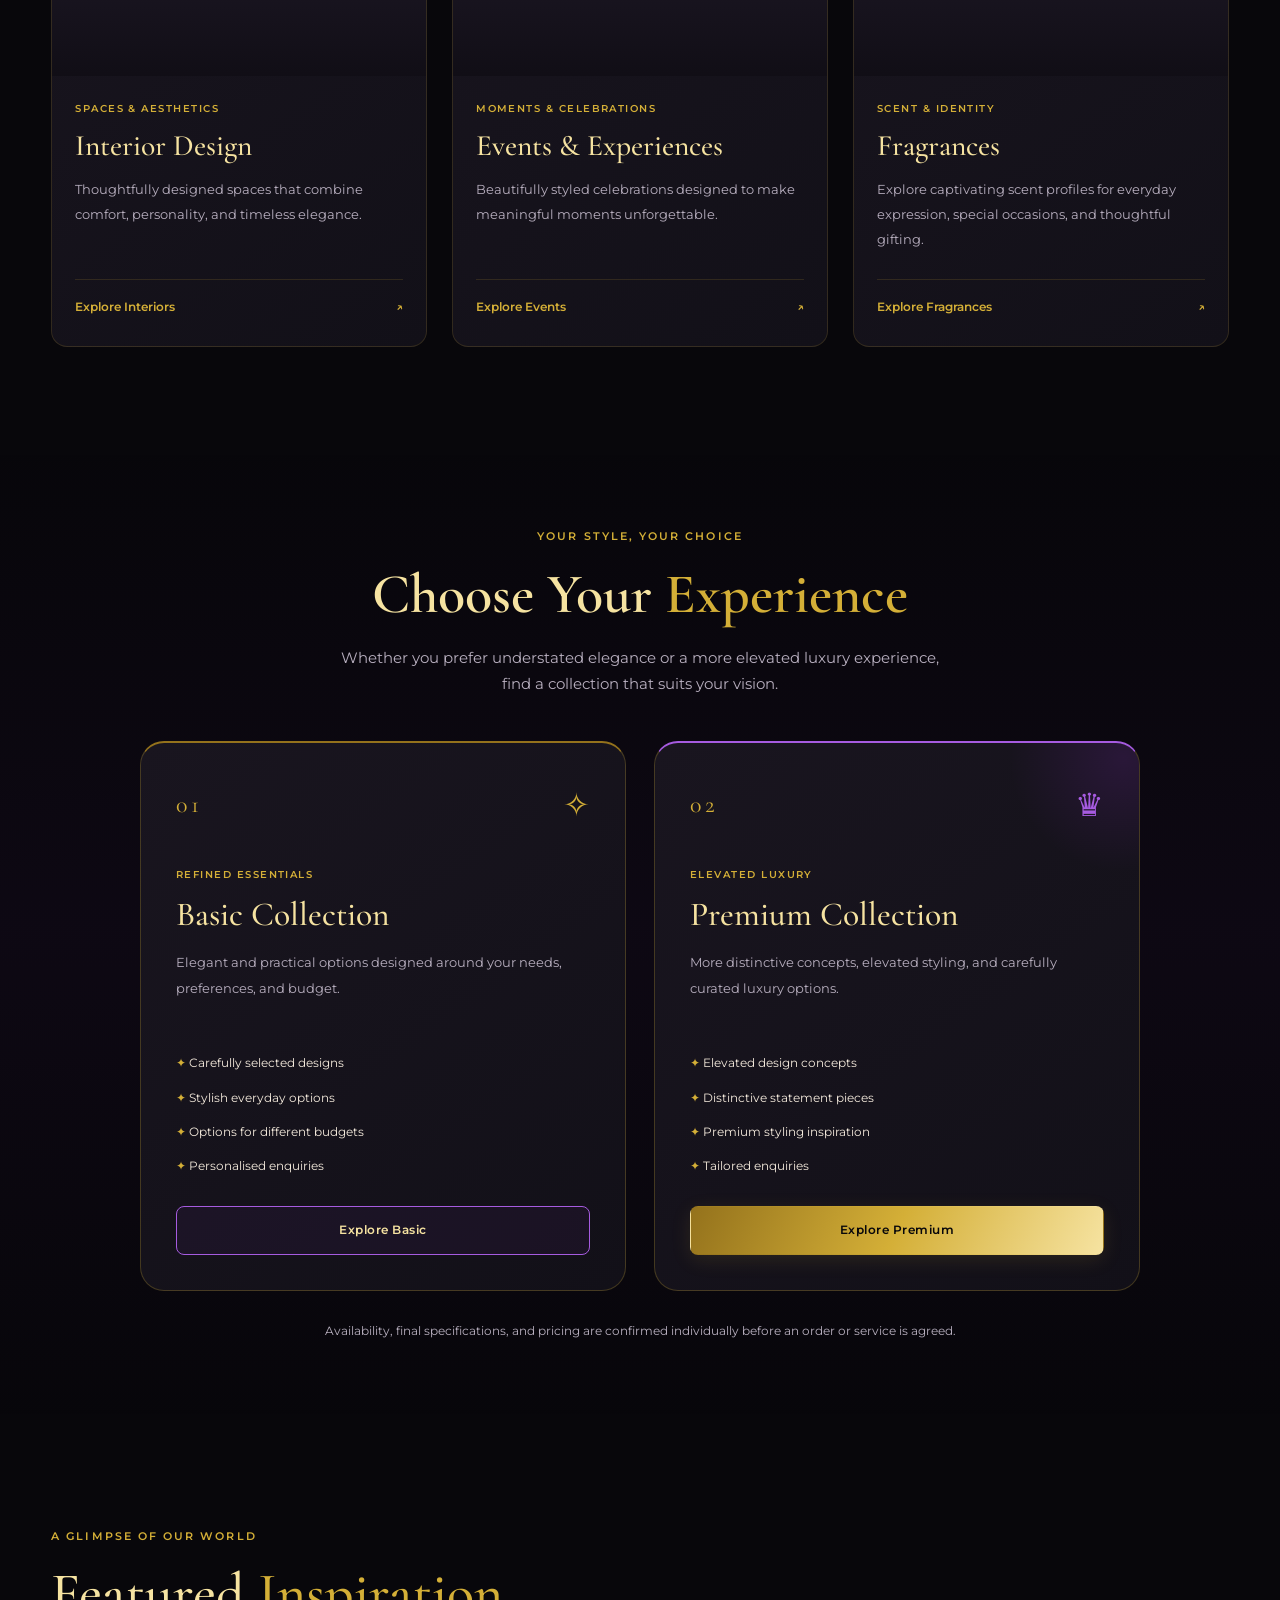
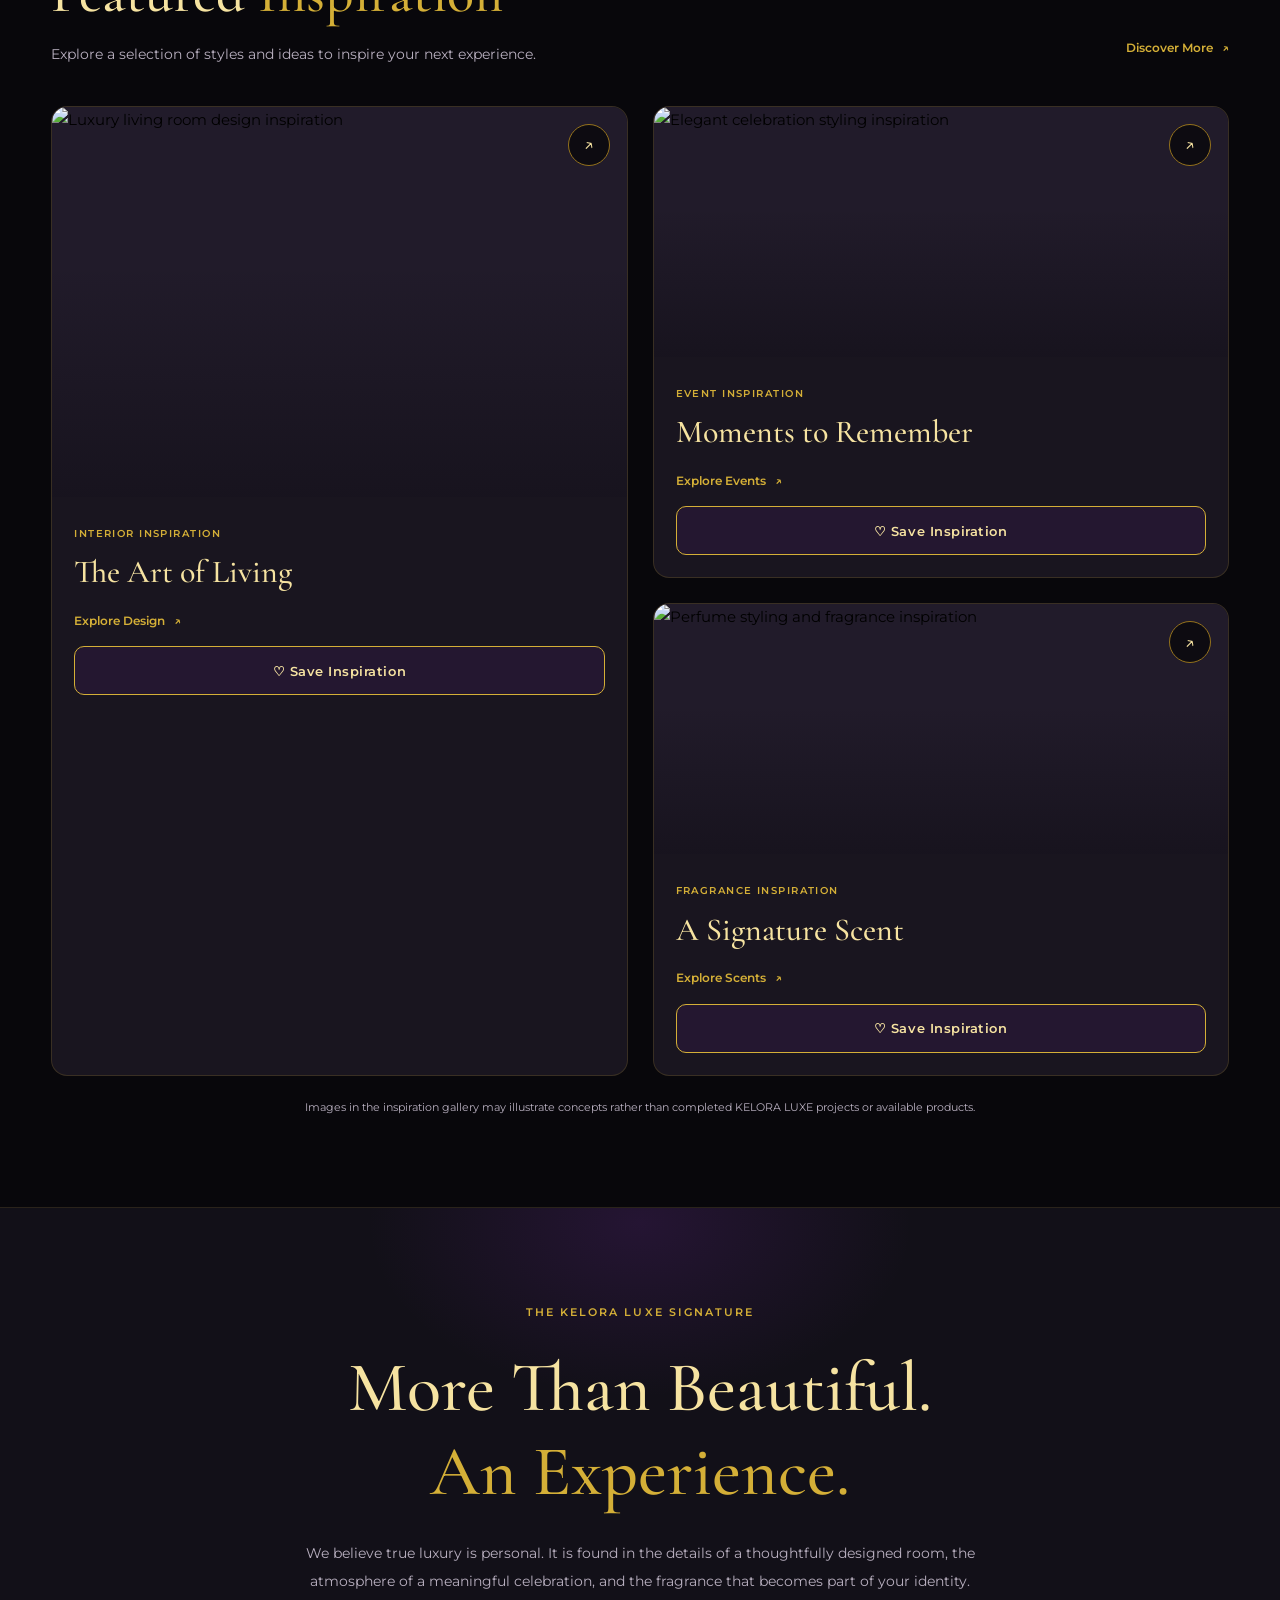
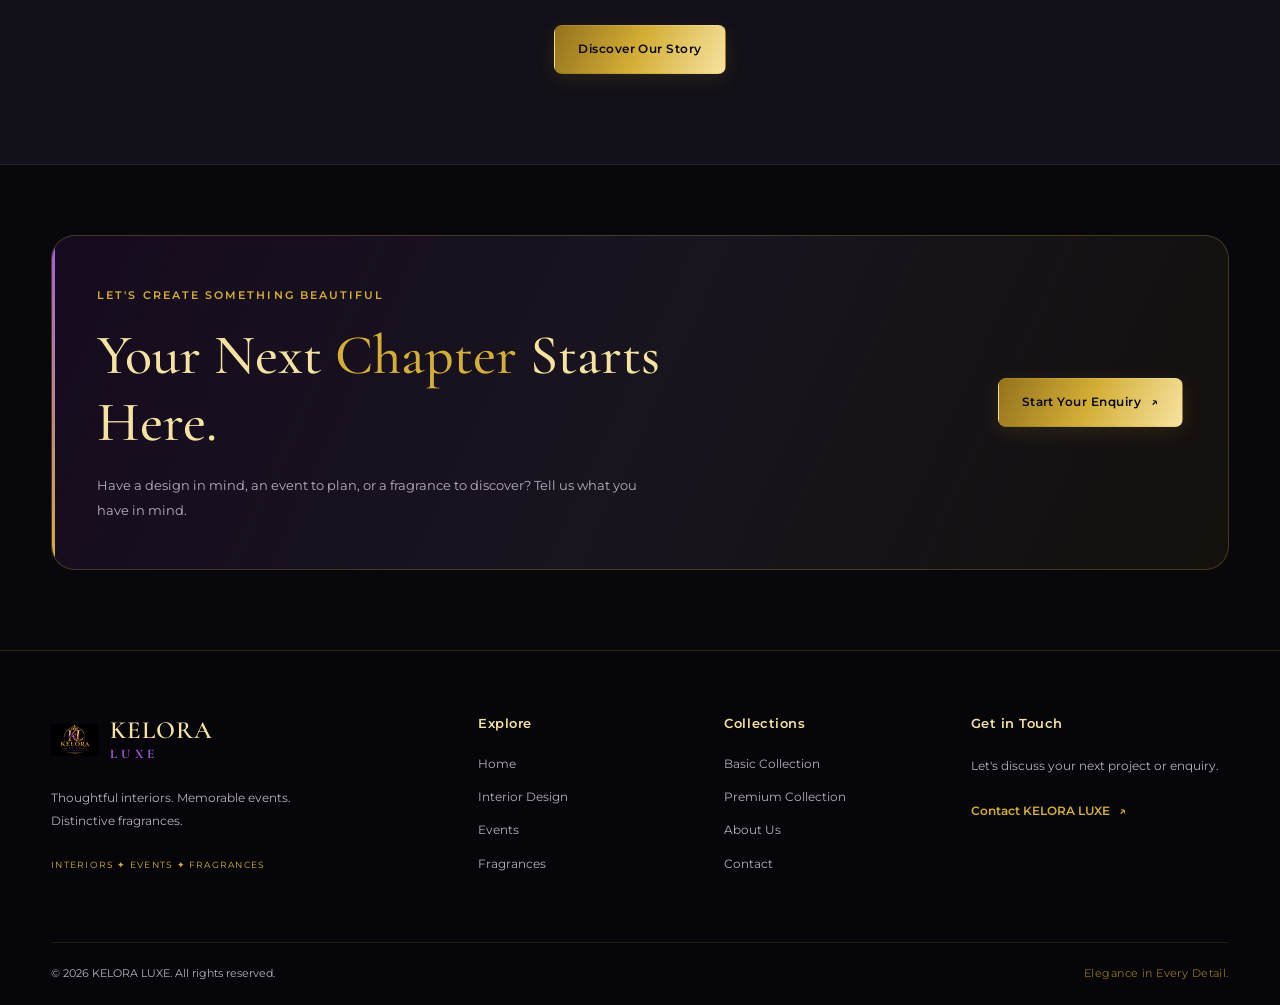
==== commit 25bfab00: "Update index.html" ====
--- a/index.html
+++ b/index.html
@@ -23,7 +23,7 @@
 
         <a href="index.html" class="brand" aria-label="KELORA LUXE Home">
             <img
-                src="/KELORA LUXE.png"
+                src="/ KELORA LUXE.png"
                 alt="KELORA LUXE Logo"
                 class="brand-logo"
             >
@@ -804,4 +804,4 @@
 <script src="saved.js"></script>
 <script src="catalogue.js"></script>
 </body>
-</html>+</html>
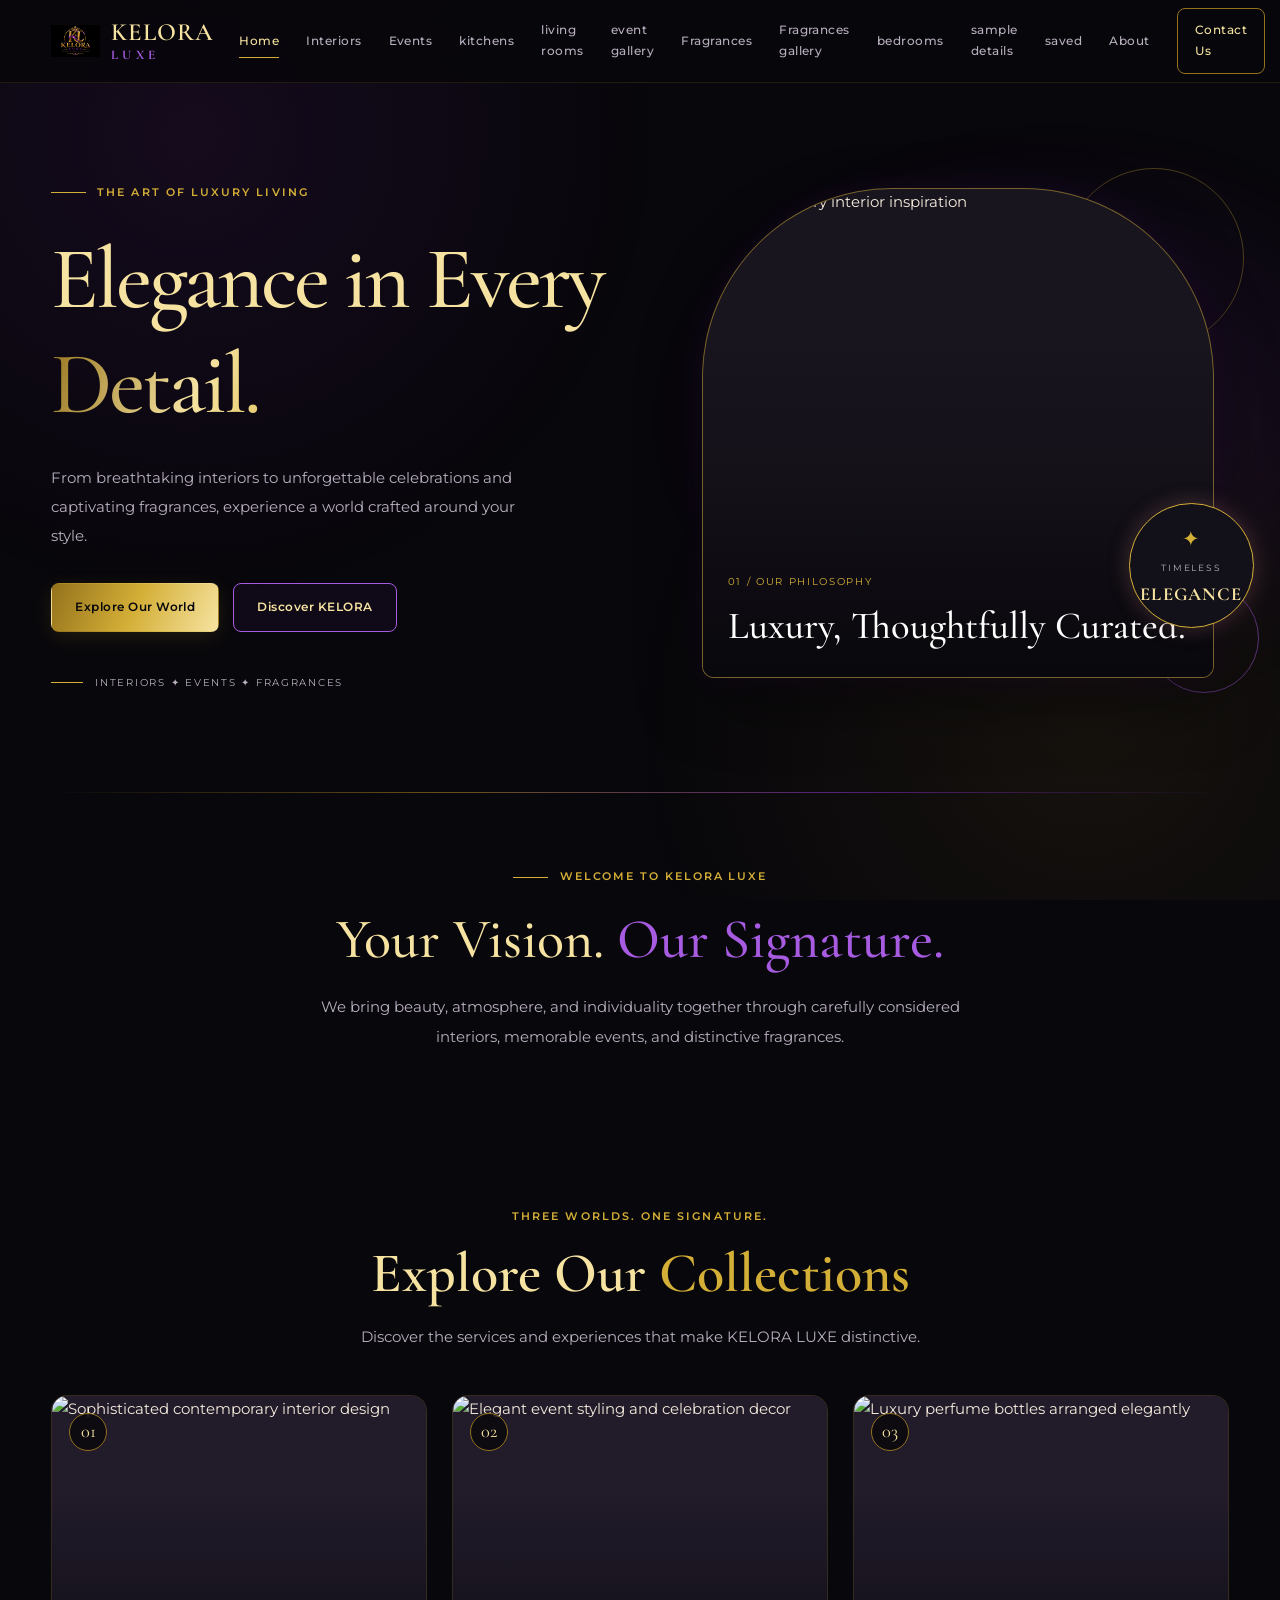
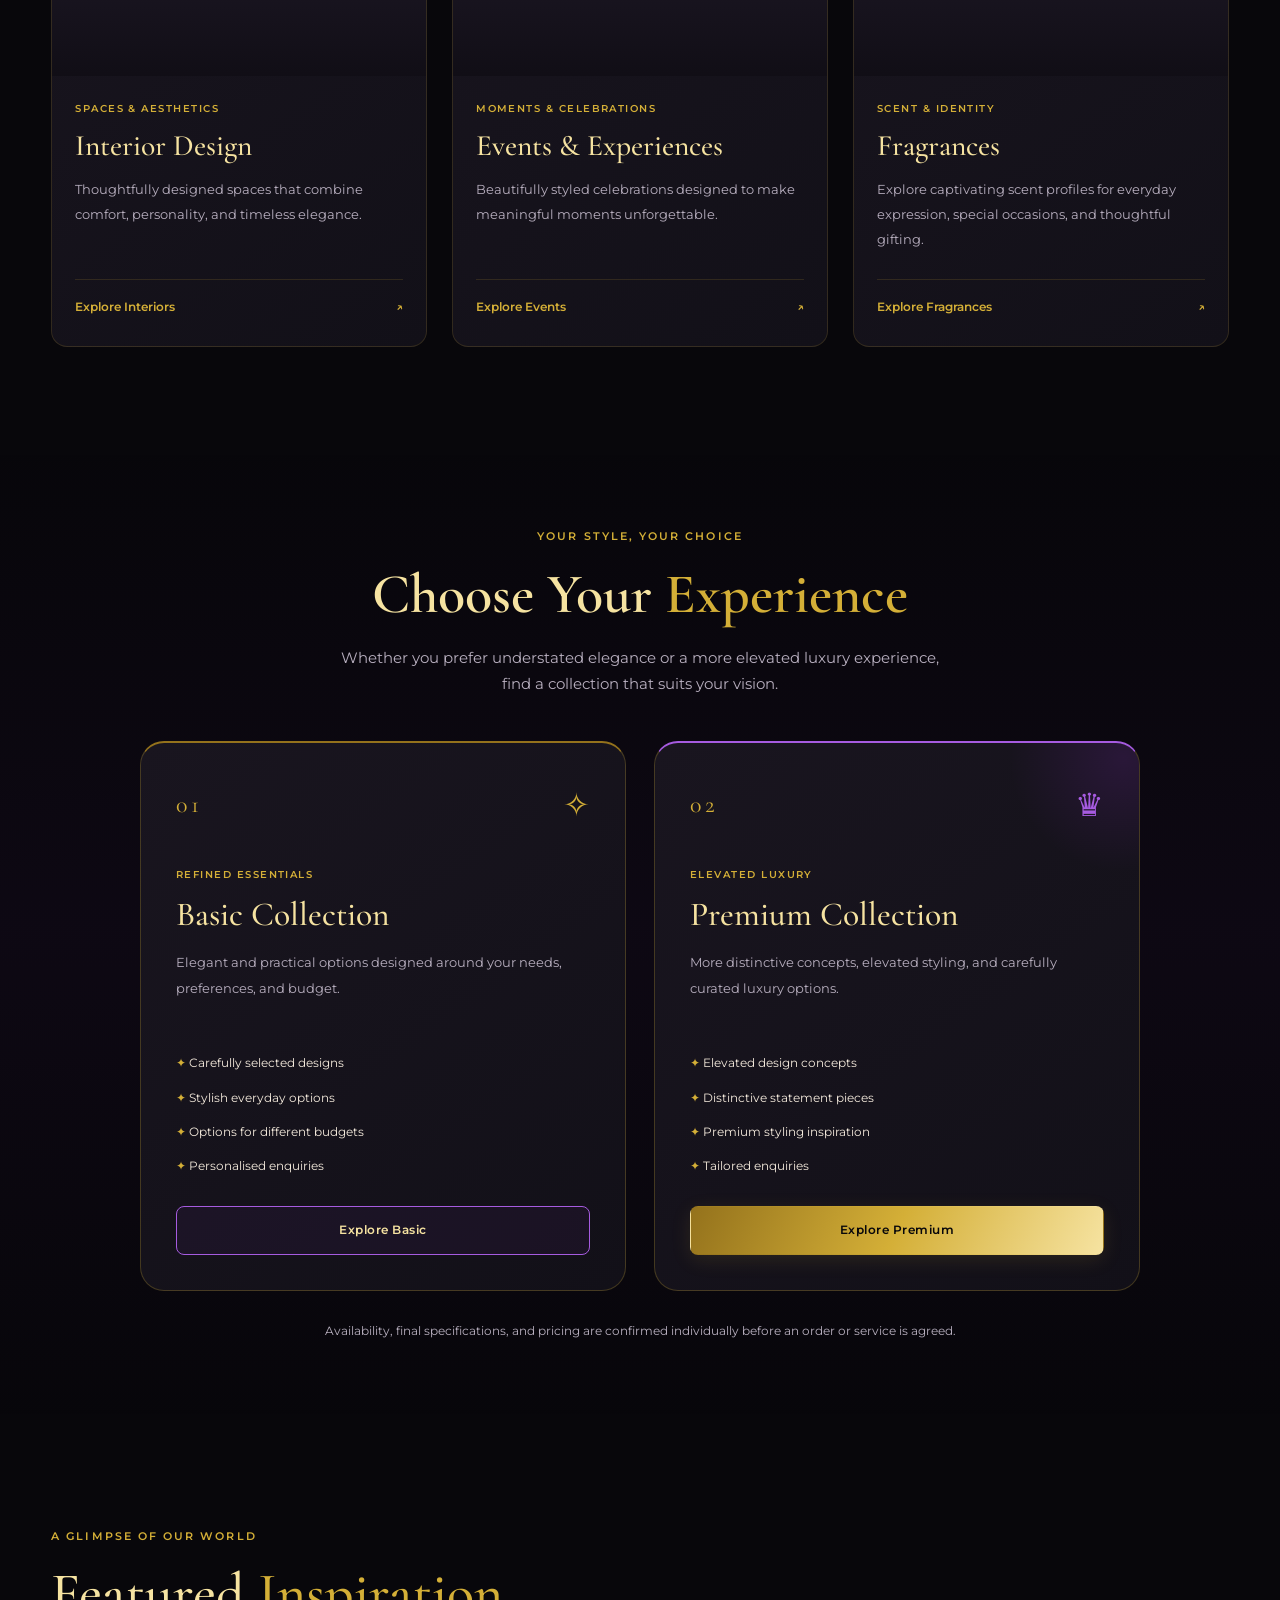
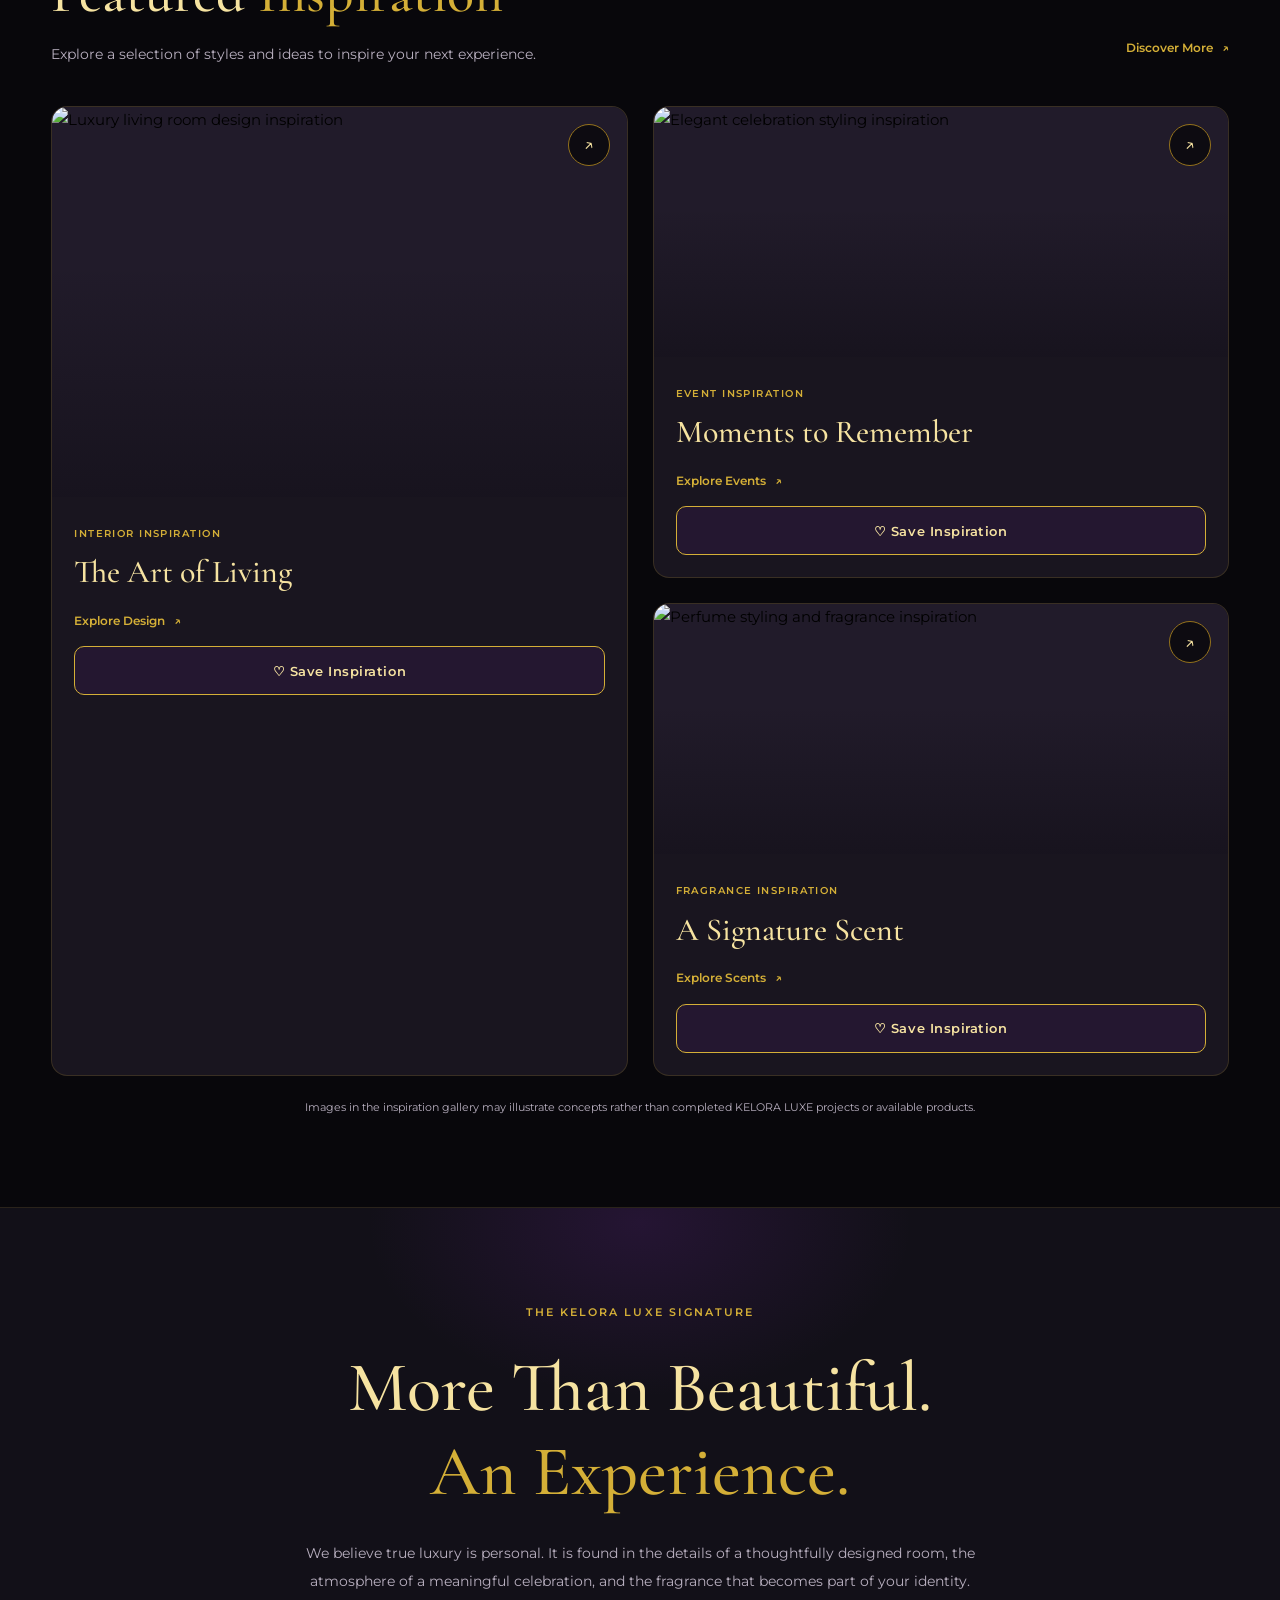
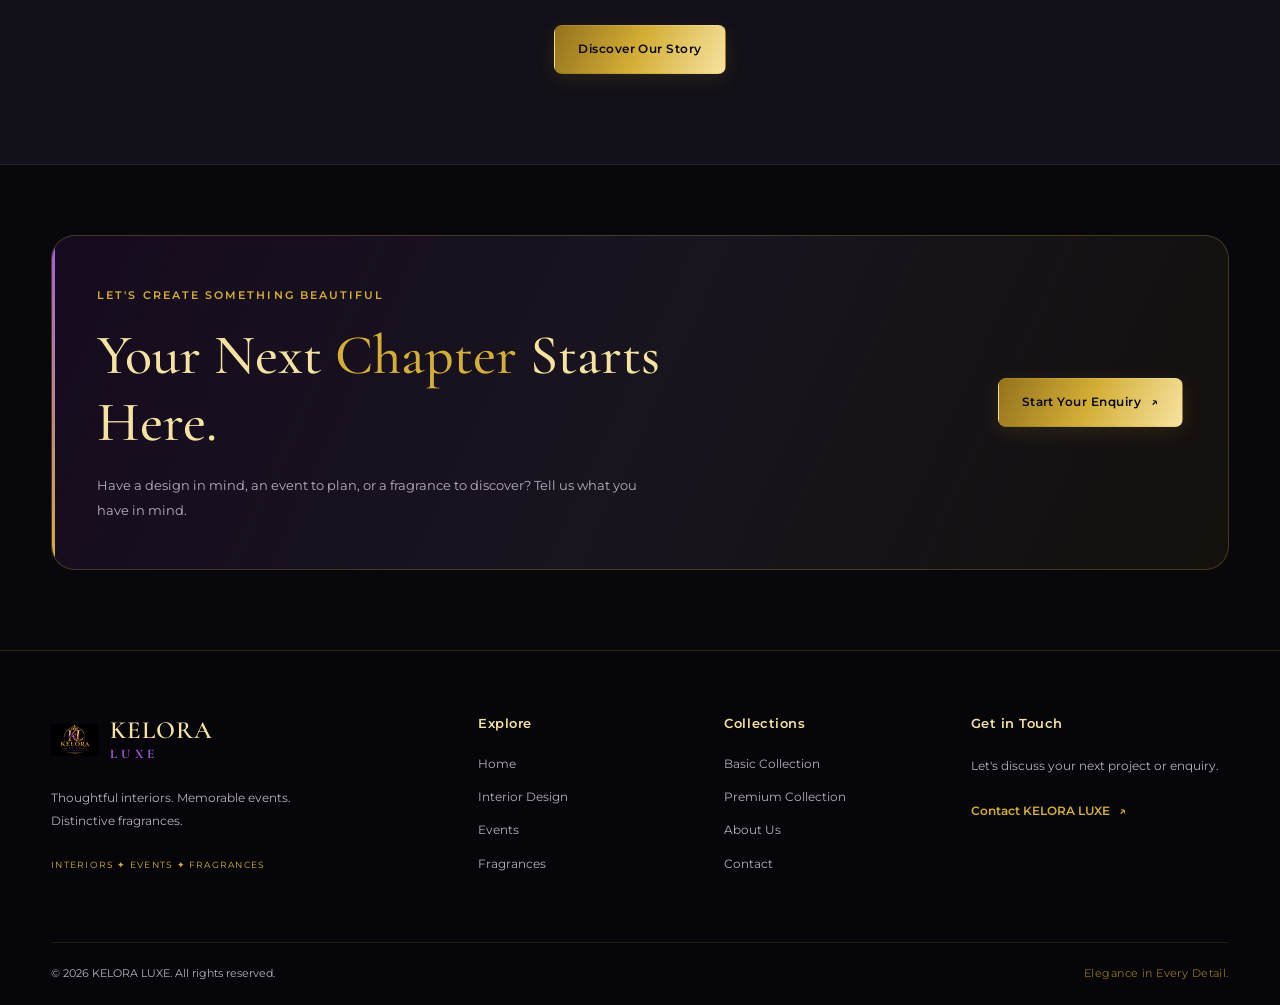
==== commit fb600a85: "Update index.html" ====
--- a/index.html
+++ b/index.html
@@ -23,7 +23,7 @@
 
         <a href="index.html" class="brand" aria-label="KELORA LUXE Home">
             <img
-                src="/ KELORA LUXE.png"
+                src="KELORA LUXE.png"
                 alt="KELORA LUXE Logo"
                 class="brand-logo"
             >
@@ -682,7 +682,7 @@
                 <a href="index.html" class="brand footer-brand-link">
 
                     <img
-                        src="/KELORA LUXE.png"
+                        src="KELORA LUXE.png"
                         alt="KELORA LUXE Logo"
                         class="footer-logo"
                         loading="lazy"
